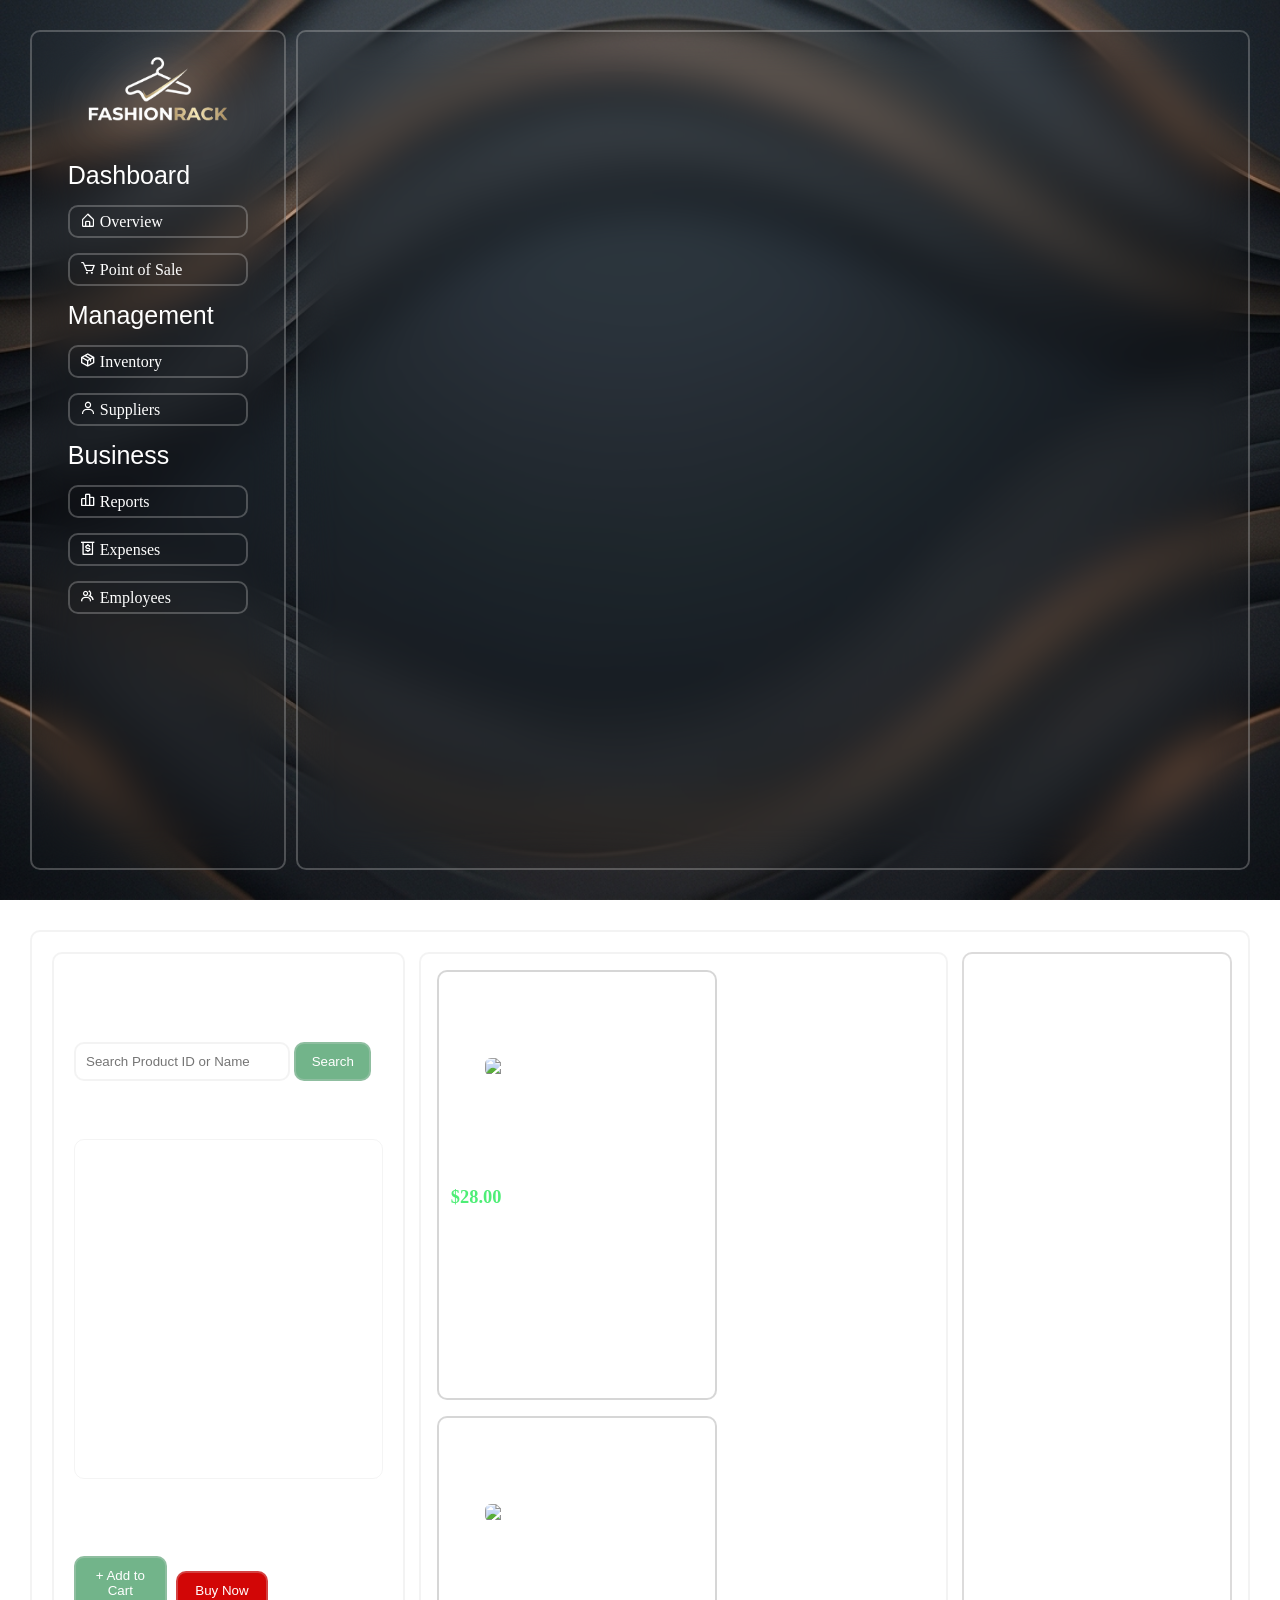
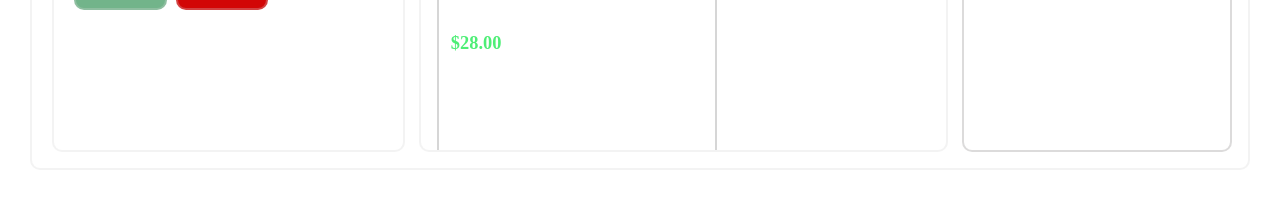
==== index.html @ 0cc96727 "feat : update supplier link in navigation and enhance supplier page structure" ====
<!DOCTYPE html>
<html lang="en">

<head>
    <meta charset="UTF-8">
    <meta name="viewport" content="width=device-width, initial-scale=1.0">
    <link rel="icon" type="image/png" href="assets/logof.png">
    <title>FashionRack | Dashboard</title>
    <link rel="stylesheet" href="css/style.css">
    <link rel="stylesheet" href="css/inventory.css">
    <link href='https://unpkg.com/boxicons@2.1.4/css/boxicons.min.css' rel='stylesheet'>
</head>

<body>
    <section id="main-section">
        <div class="main">
            <div class="left-container">
                <div class="img-container">
                    <img src="assets/logof.png" alt="" class="logo">
                </div>

                <div class="list-container">
                    <ul>
                        <li><span class="heading">Dashboard</span></li>
                        <li><a href="index.html"><i class='bx bx-home-alt'></i> Overview</a></li>
                        <li></i><a href="#inventory-section"><i class='bx bx-cart'></i> Point of Sale</a></li>

                        <li><span class="heading">Management</span></li>
                        <li><a href="inventory.html"><i class='bx bx-package'></i> Inventory</a></li>
                        <li><a href="supplier.html"><i class='bx bx-user'></i> Suppliers</a></li>

                        <li><span class="heading">Business</span></li>
                        <li><a href=""><i class='bx bx-bar-chart-alt-2'></i> Reports</a></li>
                        <li><a href=""><i class='bx bx-money-withdraw'></i> Expenses</a></li>
                        <li><a href=""><i class='bx bx-group'></i> Employees</a></li>

                    </ul>
                </div>
            </div>

            <div class="right-container">

            </div>

        </div>
    </section>

    <section id="inventory-section">
        <div class="pos-system">
            <div class="searching-container">
                <div class="search-input-container">
                    <div>
                        <label for="">Product ID or Name : </label>
                        <br>
                        <input type="text" class="search-input" placeholder="Search Product ID or Name">
                        <input type="submit" value="Search" class="search-btn">
                    </div>
                </div>

                <div class="temp-product-container">

                </div>

                <div class="btn-container">
                    <button class="btn-add-cart">+ Add to Cart</button>
                    <button class="btn-buy-now">Buy Now</button>

                </div>

            </div>

            <div class="addcart-container">

                <div class="product-container">
                    <div class="product-img-container">
                        <img src="https://media.cos.com/assets/001/17/55/17559d0d864a1a24ce309233b7577774d604ae5c_xxl-1.jpg?imwidth=2160"
                            alt="Premium Adult Dog Food" class="product-img">
                    </div>
                    <div class="product-detail-container">
                        <h3 class="product-title">Oversized Heavyweight Cotton Tee</h3>
                        <p class="product-price">$28.00</p>
                        <p class="product-desc">Relaxed-fit crewneck t-shirt crafted from 240gsm combed organic cotton
                            with
                            dropped shoulders and a ribbed collar for everyday wear.</p>
                        <span class="product-qty">product Size : Medium</span>
                        <span class="product-qty">Qty: 45 in stock</span>
                        <span class="product-qty">product type : T-Shirt</span>
                    </div>
                </div>

                <div class="product-container">
                    <div class="product-img-container">
                        <img src="https://media.cos.com/assets/001/17/55/17559d0d864a1a24ce309233b7577774d604ae5c_xxl-1.jpg?imwidth=2160"
                            alt="Premium Adult Dog Food" class="product-img">
                    </div>
                    <div class="product-detail-container">
                        <h3 class="product-title">Oversized Heavyweight Cotton Tee</h3>
                        <p class="product-price">$28.00</p>
                        <p class="product-desc">Relaxed-fit crewneck t-shirt crafted from 240gsm combed organic cotton
                            with
                            dropped shoulde</p>
                        <span class="product-qty">product Size : Medium</span>
                        <span class="product-qty">Qty: 45 in stock</span>
                        <span class="product-qty">product type : T-Shirt</span>
                    </div>
                </div>

                <div class="product-container">
                    <div class="product-img-container">
                        <img src="https://media.cos.com/assets/001/17/55/17559d0d864a1a24ce309233b7577774d604ae5c_xxl-1.jpg?imwidth=2160"
                            alt="Premium Adult Dog Food" class="product-img">
                    </div>
                    <div class="product-detail-container">
                        <h3 class="product-title">Oversized Heavyweight Cotton Tee</h3>
                        <p class="product-price">$28.00</p>
                        <p class="product-desc">Relaxed-fit crewneck t-shirt crafted from 240gsm combed organic cotton
                            with
                            dropped shoulde</p>
                        <span class="product-qty">product Size : Medium</span>
                        <span class="product-qty">Qty: 45 in stock</span>
                        <span class="product-qty">product type : T-Shirt</span>
                    </div>
                </div>

                <div class="product-container">
                    <div class="product-img-container">
                        <img src="https://media.cos.com/assets/001/17/55/17559d0d864a1a24ce309233b7577774d604ae5c_xxl-1.jpg?imwidth=2160"
                            alt="Premium Adult Dog Food" class="product-img">
                    </div>
                    <div class="product-detail-container">
                        <h3 class="product-title">Oversized Heavyweight Cotton Tee</h3>
                        <p class="product-price">$28.00</p>
                        <p class="product-desc">Relaxed-fit crewneck t-shirt crafted from 240gsm combed organic cotton
                            with
                            dropped shoulde</p>
                        <span class="product-qty">product Size : Medium</span>
                        <span class="product-qty">Qty: 45 in stock</span>
                        <span class="product-qty">product type : T-Shirt</span>
                    </div>
                </div>


            </div>

            <div class="bill-container">

            </div>

        </div>
    </section>

</body>

</html>
---- css/style.css ----
* {
    box-sizing: border-box;
}

body{
    margin: 0;
    background-image: url('background.jpg');
    background-size: cover;
    background-position: center;
    background-repeat: no-repeat;
    background-attachment: fixed;
    min-height: 100vh;
}

.main {
    display: flex;
    flex-direction: row;
    gap: 10px;
    width: 100%;
    height: calc(100vh - 60px);
}

.left-container {
    border: 2px solid rgba(215, 214, 214, 0.292);
    flex: 1;
    height: 100%;
    border-radius: 10px;
    padding: 10px;
    backdrop-filter: blur(20px);
    display: flex;
    flex-direction: column;
    align-items: center; /* optional: vertically centers items */
    gap: 12px;           /* optional: space between items */
    flex-wrap: wrap;
}

.right-container {
    border: 2px solid rgba(215, 214, 214, 0.292);
    flex: 4;
    height: 100%;
    border-radius: 10px;
    padding: 10px;
    display: flex;
    flex-direction: column;
    gap: 5px;
    backdrop-filter: blur(20px);
    min-width: 0;
}

.logo {
    margin: 0;
    height: 100px;
    margin-bottom: 3px;
    filter: drop-shadow(0 0 30px #ffffffa9);
}



.list-container ul {
    list-style: none;
    padding: 0;
    margin: 0;
    text-align: left;
    color: white;
}

.list-container li {
    margin-bottom: 15px;
}

.heading{
    font-size: 25px;
    font-family: 'Franklin Gothic Medium', 'Arial Narrow', Arial, sans-serif;
}

a{
    display: block;
    width: 180px; /* adjust to fit your longest menu label */
    color: white;
    text-decoration: none;
    padding: 5px 10px 5px 10px;
    border: 2px solid rgba(215, 214, 214, 0.292);
    border-radius: 10px;
    transition: 0.7s;

}

a:hover{
    background-color: #72B48A;
    transition: 0.5s;
    transform: translateX(4px);
}

section {
    width: 100%;
    padding: 30px; /* moves outer spacing to the section wrapper */
}

.pos-system {
    display: grid;
    grid-template-rows: 1fr;
    grid-template-columns: 30% 45% 23%; /* searching: 30%, addcart: 48%, bill: 20% */
    column-gap: 14px;
    width: 100%;
    height: calc(100vh - 60px); /* fixed height so percentage rows work reliably */
    padding: 20px;
    border: 2px solid rgba(215, 214, 214, 0.292);
    border-radius: 10px;
    backdrop-filter: blur(20px);
    color: white;
}

.searching-container,
.addcart-container,
.bill-container {
    width: 100%;
    height: 100%; /* fills its assigned grid row height */
    border: 2px solid rgba(155, 153, 153, 0.35);
    border-radius: 10px;
    background: rgba(255, 255, 255, 0.08);
    padding: 12px;
    min-width: 0;
    min-height: 0;
}

.searching-container {
    display: flex;
    align-items: center;
    gap: 10px;
}

/* Horizontal scroll track for displaying products */
.addcart-container {
    display: flex;
    flex-direction: row;
    align-items: stretch; /* keeps every product card inside at the exact same height */
    gap: 14px;
    overflow-x: auto;
    overflow-y: hidden;
    scroll-behavior: smooth;
}

/* Optional: uniform card styling inside .addcart-container */
.pos-product-card {
    flex: 0 0 220px;
    height: 100%;
    display: flex;
    flex-direction: column;
    justify-content: space-between;
    padding: 10px;
    border: 1px solid rgba(215, 214, 214, 0.28);
    border-radius: 8px;
    background: rgba(0, 0, 0, 0.25);
}

.bill-container {
    display: flex;
    align-items: center;
    justify-content: space-between;
    gap: 12px;
    overflow-y: auto;
}

.addcart-container {
    display: grid;
    grid-template-columns: repeat(auto-fill, minmax(240px, 280px)); /* arranges products horizontally across rows */
    justify-content: start;
    align-content: start;   /* prevents rows from stretching vertically */
    align-items: stretch;   /* keeps cards in the same row at equal height */
    gap: 16px;
    width: 100%;
    height: 100%;           /* or set a fixed/max height like max-height: 460px; */
    padding: 16px;
    border: 2px solid rgba(215, 214, 214, 0.292);
    border-radius: 10px;
    background: rgba(255, 255, 255, 0.08);
    backdrop-filter: blur(20px);
    overflow-y: auto;       /* vertical scroll when rows exceed container height */
    overflow-x: hidden;     /* avoids horizontal scrollbar */
    color: white;
}

.addcart-container .product-container {
    display: flex;
    flex-direction: column;
    justify-content: space-between;
    padding: 12px;
    border: 2px solid rgba(155, 153, 153, 0.405);
    border-radius: 10px;
    height: 430px;          /* uniform card height across every product */
    width: 100%;
    gap: 12px;
    background: rgba(255, 255, 255, 0.116);
    backdrop-filter: blur(20px);
    overflow: hidden;
    overflow-wrap: break-word;
}

.addcart-container .product-img-container {
    flex: 0 0 165px;        /* fixed upper image box height */
    width: 100%;
    display: flex;
    justify-content: center;
    align-items: center;
    border-radius: 8px;
    padding: 10px;
    overflow: hidden;
    background: rgba(255, 255, 255, 0.116);
}

.addcart-container .product-img {
    max-width: 100%;
    max-height: 100%;
    width: auto;
    height: auto;
    object-fit: contain;
    border-radius: 6px;
}

.addcart-container .product-detail-container {
    flex: 1;
    min-height: 0;
    width: 100%;
    display: flex;
    flex-direction: column;
    gap: 6px;
    text-align: left;
}

.addcart-container .product-title {
    margin: 0;
    font-size: 1.05rem;
    font-weight: 600;
    color: #ffffff;
}

.addcart-container .product-price {
    margin: 0;
    font-size: 1.15rem;
    font-weight: 700;
    color: #4eee76;
}

.addcart-container .product-desc {
    margin: 0;
    font-size: 0.88rem;
    line-height: 1.4;
    color: rgba(255, 255, 255, 0.82);
    overflow-y: auto;       /* scrolls inside description if text is long */
    overflow-wrap: anywhere;
    padding-right: 4px;
}

.addcart-container .product-qty {
    font-size: 0.82rem;
    font-weight: 500;
    color: rgba(255, 255, 255, 0.7);
}

.searching-container{
    display: grid;
    grid-template-columns: 1fr;
    grid-template-rows: 20% 45% 23%; /* searching: 30%, addcart: 48%, bill: 20% */
    row-gap: 14px;
    width: 100%;
    height: calc(100vh - 100px); /* fixed height so percentage rows work reliably */
    padding: 20px;
    border: 2px solid rgba(215, 214, 214, 0.292);
    border-radius: 10px;
    backdrop-filter: blur(20px);
    color: white;
}

.search-input{
    margin-top: 5px;
    border: 2px solid rgba(215, 214, 214, 0.292);
    border-radius: 10px;
    background: rgba(255, 255, 255, 0.08);
    backdrop-filter: blur(20px);
    color: white;
    padding: 10px;
    width: 70%;
    outline: none;
    transition: border-color 0.25s ease, background-color 0.25s ease;
}

.search-btn{
    margin-top: 5px;
    border: 2px solid rgba(215, 214, 214, 0.292);
    border-radius: 10px;
    background: #72B48A;
    color: white;
    padding: 10px;
    cursor: pointer;
    width: 25%;
}

.search-input-containerinput[type="text"]::placeholder {
    color: rgba(255, 255, 255, 0.42);
}

.search-btn:hover {
    background-color: #083619;
    transition: 0.5s;
    transform: translateX(2px);
}

.temp-product-container{
    border: 1px solid rgba(215, 214, 214, 0.28);
    height: 100%;
    border-radius: 10px;
}

.btn-add-cart{
    margin-top: 5px;
    border: 2px solid rgba(215, 214, 214, 0.292);
    border-radius: 10px;
    background: #72B48A;
    color: white;
    padding: 10px;
    cursor: pointer;
    width: 30%;
    margin-right: 5px;
    transition: 0.5s;
}

.btn-buy-now{
    margin-top: 5px;
    border: 2px solid rgba(215, 214, 214, 0.292);
    border-radius: 10px;
    background: #d20606;
    color: white;
    padding: 10px;
    cursor: pointer;
    width: 30%;
    transition: 0.5s;
}

.btn-buy-now:hover {
    transform: translateX(2px);
    background-color: rgb(107, 4, 4);
}

.btn-add-cart:hover {
    transform: translateX(2px);
    background: #083619;
}
---- css/inventory.css ----
* {
    box-sizing: border-box;
}

body {
    margin: 0;
    background-image: url('background.jpg');
    background-size: cover;
    background-position: center;
    background-repeat: no-repeat;
    background-attachment: fixed; /* keeps background steady when scrolling to section 2 */
    min-height: 100vh;
}

.main {
    display: flex;
    flex-direction: row;
    gap: 10px;
    width: 100%;
    height: calc(100vh - 60px); /* accounts for 30px top & bottom section padding */
}

.left-container {
    border: 2px solid rgba(215, 214, 214, 0.292);
    flex: 1;
    height: 100%;
    border-radius: 10px;
    padding: 10px;
    backdrop-filter: blur(20px);
    display: flex;
    flex-direction: column;
    align-items: center; /* optional: vertically centers items */
    gap: 12px;           /* optional: space between items */
    flex-wrap: wrap;
}

.right-container {
    border: 2px solid rgba(215, 214, 214, 0.292);
    flex: 4;
    height: 100%;
    border-radius: 10px;
    padding: 10px;
    display: flex;
    flex-direction: column;
    gap: 5px;
    backdrop-filter: blur(20px);
    min-width: 0;
}

.logo {
    margin: 0;
    height: 100px;
    margin-bottom: 3px;
    filter: drop-shadow(0 0 30px #ffffffa9);
}



.list-container ul {
    list-style: none;
    padding: 0;
    margin: 0;
    text-align: left;
    color: white;
}

.list-container li {
    margin-bottom: 15px;
}

.heading{
    font-size: 25px;
    font-family: 'Franklin Gothic Medium', 'Arial Narrow', Arial, sans-serif;
}

a{
    display: block;
    width: 180px; /* adjust to fit your longest menu label */
    color: white;
    text-decoration: none;
    padding: 5px 10px 5px 10px;
    border: 2px solid rgba(215, 214, 214, 0.292);
    border-radius: 10px;
    transition: 0.7s;

}

a:hover{
    background-color: #72B48A;
    transition: 0.5s;
    transform: translateX(4px);
}

section {
    width: 100%;
    padding: 30px; /* moves outer spacing to the section wrapper */
}

.add-inventory-container {
    display: grid;
    grid-template-columns: repeat(auto-fill, minmax(240px, 280px)); /* keeps default card width even with 1 item */
    justify-content: start;
    align-content: start;   /* prevents rows from stretching vertically to fill the 100vh section */
    align-items: stretch;   /* makes all cards in a row match the tallest card's height */
    gap: 24px;
    width: 100%;
    min-height: calc(100vh - 60px);
    padding: 20px;
    border: 2px solid rgba(215, 214, 214, 0.292);
    border-radius: 10px;
    backdrop-filter: blur(20px);
    color: white;
}

.product-container {
    display: flex;
    flex-direction: column;
    justify-content: space-between;
    padding: 12px;
    border: 2px solid rgba(155, 153, 153, 0.405);
    border-radius: 10px;
    height: 430px;          /* uniform height across every product card */
    width: 100%;
    gap: 12px;
    background: rgba(255, 255, 255, 0.116);
    backdrop-filter: blur(20px);
    overflow: hidden;
    overflow-wrap: break-word;
}

.product-img-container {
    flex: 0 0 165px;        /* fixed image box height so every card has the same upper half */
    width: 100%;
    display: flex;
    justify-content: center;
    align-items: center;
    border-radius: 8px;
    padding: 10px;
    overflow: hidden;
    background: rgba(255, 255, 255, 0.116);
}

.product-img {
    max-width: 100%;
    max-height: 100%;
    width: auto;
    height: auto;
    object-fit: contain;
    border-radius: 6px;
}

.product-detail-container {
    flex: 1;                /* fills remaining height evenly */
    min-height: 0;          /* required so flex child can scroll/shrink properly */
    width: 100%;
    display: flex;
    flex-direction: column;
    gap: 6px;
    text-align: left;
}

.product-title {
    margin: 0;
    font-size: 1.05rem;
    font-weight: 600;
    color: #ffffff;
}

.product-price {
    margin: 0;
    font-size: 1.15rem;
    font-weight: 700;
    color: #4eee76;
}

.product-desc {
    margin: 0;
    font-size: 0.88rem;
    line-height: 1.4;
    color: rgba(255, 255, 255, 0.82);
    overflow-y: auto;       /* scrolls neatly if a description is extra long */
    overflow-wrap: anywhere;
    padding-right: 4px;
}

.product-qty {
    font-size: 0.82rem;
    font-weight: 500;
    color: rgba(255, 255, 255, 0.7);
}

.right-container {
    border: 2px solid rgba(215, 214, 214, 0.292);
    flex: 4;
    height: 100%;
    border-radius: 10px;
    padding: 12px;
    display: flex;
    flex-direction: column;
    backdrop-filter: blur(20px);
    min-width: 0;
    overflow-y: auto;
    color: white;
}

/* Outer Grid: 3 equal columns for Add, Update, and Delete */
.crud-grid {
    display: grid;
    grid-template-columns: repeat(3, minmax(230px, 1fr));
    gap: 14px;
    width: 100%;
    height: 100%;
    align-items: stretch;
}

.crud-card {
    display: flex;
    flex-direction: column;
    gap: 10px;
    padding: 14px;
    border: 2px solid rgba(155, 153, 153, 0.35);
    border-radius: 10px;
    background: rgba(255, 255, 255, 0.08);
    backdrop-filter: blur(20px);
    min-width: 0;
}

.crud-title {
    margin: 0;
    font-size: 1.05rem;
    font-weight: 600;
    color: #ffffff;
    border-bottom: 1px solid rgba(215, 214, 214, 0.2);
    padding-bottom: 6px;
}

.add-img-container {
    flex: 0 0 95px;
    width: 100%;
    display: flex;
    justify-content: center;
    align-items: center;
    border: 2px dashed rgba(215, 214, 214, 0.35);
    border-radius: 8px;
    background: rgba(255, 255, 255, 0.05);
    padding: 8px;
}

.img-placeholder-text {
    margin: 0;
    font-size: 0.82rem;
    color: rgba(255, 255, 255, 0.7);
    text-align: center;
}

.product-form {
    display: flex;
    flex-direction: column;
    justify-content: space-between;
    flex: 1;
    gap: 10px;
}

/* Inner Grid: 2 columns for compact input fields */
.form-grid {
    display: grid;
    grid-template-columns: repeat(2, minmax(0, 1fr));
    gap: 8px;
    width: 100%;
}

.form-group {
    display: flex;
    flex-direction: column;
    gap: 3px;
    min-width: 0;
}

.form-group.full-span {
    grid-column: 1 / -1;
}

.form-group label {
    font-size: 0.78rem;
    font-weight: 500;
    color: rgba(255, 255, 255, 0.88);
    white-space: nowrap;
    overflow: hidden;
    text-overflow: ellipsis;
}

.form-group input[type="text"] {
    width: 100%;
    padding: 6px 8px;
    border-radius: 7px;
    border: 1px solid rgba(215, 214, 214, 0.35);
    background: rgba(0, 0, 0, 0.25);
    color: white;
    font-size: 0.82rem;
    outline: none;
    transition: border-color 0.25s ease, background-color 0.25s ease;
}

.form-group input[type="text"]::placeholder {
    color: rgba(255, 255, 255, 0.42);
}

.form-group input[type="text"]:focus {
    border-color: #72B48A;
    background: rgba(0, 0, 0, 0.42);
}

.submit-btn {
    margin-top: auto;
    width: 100%;
    padding: 8px 12px;
    border: none;
    border-radius: 8px;
    font-size: 0.88rem;
    font-weight: 600;
    cursor: pointer;
    transition: transform 0.25s ease, opacity 0.25s ease;
}

.submit-btn:hover {
    opacity: 0.92;
    transform: translateY(-1px);
}

.btn-add {
    background-color: #72B48A;
    color: #0f1712;
}

.btn-update {
    background-color: #d6a85a;
    color: #000000;
}

.btn-delete {
    background-color: #d96b6b;
    color: #000000;
}

/* Responsive stacking for smaller screens */
@media (max-width: 1100px) {
    .crud-grid {
        grid-template-columns: 1fr;
        height: auto;
    }
}


.add-img-container label {
    display: block;
    font-size: 0.85rem;
    font-weight: 500;
    color: rgba(255, 255, 255, 0.9);
    margin-bottom: 6px;
}

.add-img-container input[type="file"] {
    width: 100%;
    padding: 5px 8px;
    border-radius: 8px;
    border: 1px solid rgba(215, 214, 214, 0.35);
    background: rgba(0, 0, 0, 0.28);
    color: rgba(255, 255, 255, 0.85);
    font-size: 0.78rem;
    cursor: pointer;
    transition: border-color 0.3s ease, background-color 0.3s ease;
}

.add-img-container input[type="file"]:hover,
.add-img-container input[type="file"]:focus {
    border-color: #72B48A;
    background: rgba(0, 0, 0, 0.42);
    outline: none;
}

.add-img-container input[type="file"]::file-selector-button {
    margin-right: 10px;
    padding: 5px 10px;
    border: none;
    border-radius: 6px;
    background-color: #72B48A;
    color: #0f1712;
    font-size: 0.76rem;
    font-weight: 600;
    cursor: pointer;
    transition: background-color 0.25s ease, transform 0.25s ease;

}

.add-img-container input[type="file"]::file-selector-button:hover {
    background-color: #84c79c;
    transform: translateX(2px);
}
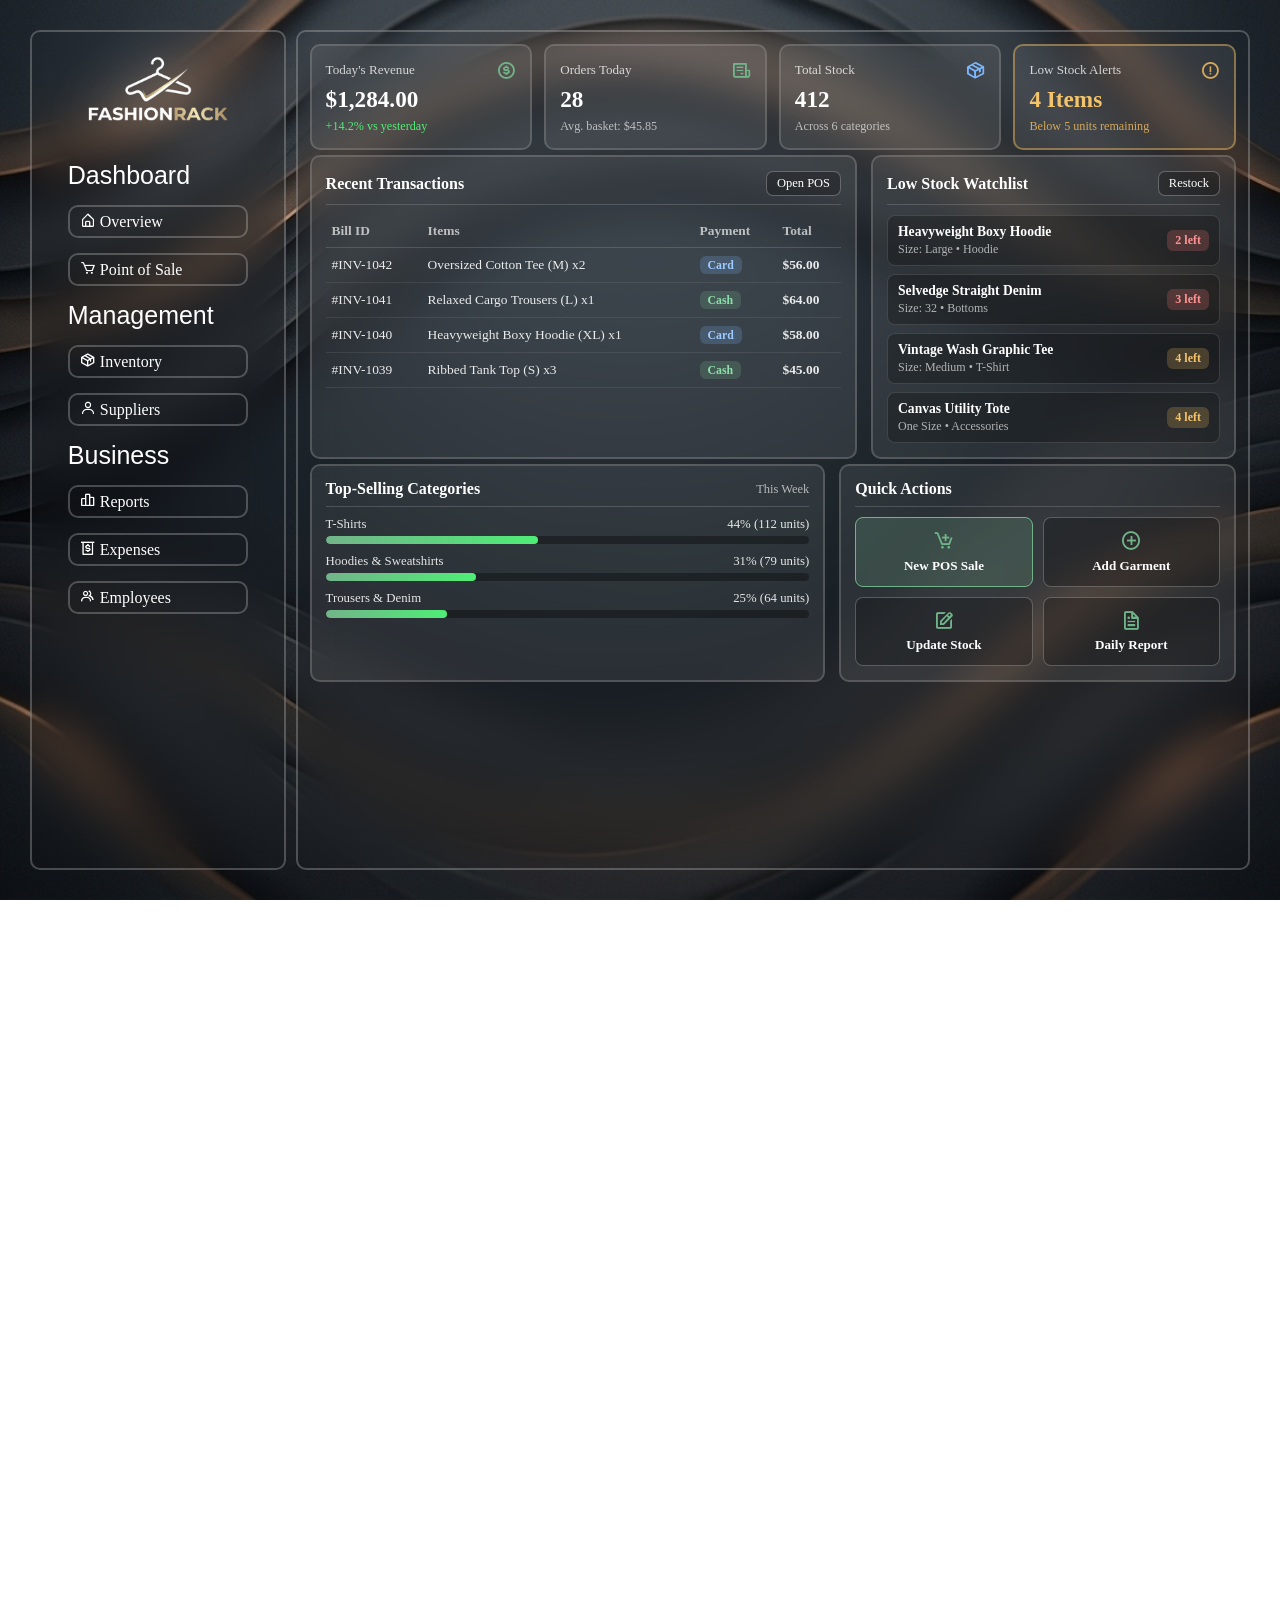
==== commit b0c75edf: "feat : enhance supplier and dashboard layout with KPI cards and improved navigation" ====
--- a/index.html
+++ b/index.html
@@ -38,7 +38,205 @@
                 </div>
             </div>
 
-            <div class="right-container">
+            <div class="right-container overview-layout">
+
+                <div class="kpi-grid">
+                    <div class="kpi-card">
+                        <div class="kpi-header">
+                            <span class="kpi-label">Today's Revenue</span>
+                            <i class='bx bx-dollar-circle kpi-icon green'></i>
+                        </div>
+                        <h2 class="kpi-value" id="kpi-revenue">$1,284.00</h2>
+                        <span class="kpi-trend positive">+14.2% vs yesterday</span>
+                    </div>
+
+                    <div class="kpi-card">
+                        <div class="kpi-header">
+                            <span class="kpi-label">Orders Today</span>
+                            <i class='bx bx-receipt kpi-icon green'></i>
+                        </div>
+                        <h2 class="kpi-value" id="kpi-orders">28</h2>
+                        <span class="kpi-trend neutral">Avg. basket: $45.85</span>
+                    </div>
+
+                    <div class="kpi-card">
+                        <div class="kpi-header">
+                            <span class="kpi-label">Total Stock</span>
+                            <i class='bx bx-package kpi-icon blue'></i>
+                        </div>
+                        <h2 class="kpi-value" id="kpi-stock">412</h2>
+                        <span class="kpi-trend neutral">Across 6 categories</span>
+                    </div>
+
+                    <div class="kpi-card alert-border">
+                        <div class="kpi-header">
+                            <span class="kpi-label">Low Stock Alerts</span>
+                            <i class='bx bx-error-circle kpi-icon amber'></i>
+                        </div>
+                        <h2 class="kpi-value warning-text" id="kpi-low-stock">4 Items</h2>
+                        <span class="kpi-trend warning">Below 5 units remaining</span>
+                    </div>
+                </div>
+
+                <!-- Middle Row: Recent Sales Table (Left) + Low Stock Watchlist (Right) -->
+                <div class="overview-mid-grid">
+                    <div class="glass-panel">
+                        <div class="panel-header">
+                            <h3 class="panel-title">Recent Transactions</h3>
+                            <a href="index.html#inventory-section" class="panel-link">Open POS</a>
+                        </div>
+
+                        <div class="table-wrapper">
+                            <table class="overview-table">
+                                <thead>
+                                    <tr>
+                                        <th>Bill ID</th>
+                                        <th>Items</th>
+                                        <th>Payment</th>
+                                        <th>Total</th>
+                                    </tr>
+                                </thead>
+                                <tbody id="recent-sales-body">
+                                    <tr>
+                                        <td>#INV-1042</td>
+                                        <td>Oversized Cotton Tee (M) x2</td>
+                                        <td><span class="badge badge-card">Card</span></td>
+                                        <td class="amount-cell">$56.00</td>
+                                    </tr>
+                                    <tr>
+                                        <td>#INV-1041</td>
+                                        <td>Relaxed Cargo Trousers (L) x1</td>
+                                        <td><span class="badge badge-cash">Cash</span></td>
+                                        <td class="amount-cell">$64.00</td>
+                                    </tr>
+                                    <tr>
+                                        <td>#INV-1040</td>
+                                        <td>Heavyweight Boxy Hoodie (XL) x1</td>
+                                        <td><span class="badge badge-card">Card</span></td>
+                                        <td class="amount-cell">$58.00</td>
+                                    </tr>
+                                    <tr>
+                                        <td>#INV-1039</td>
+                                        <td>Ribbed Tank Top (S) x3</td>
+                                        <td><span class="badge badge-cash">Cash</span></td>
+                                        <td class="amount-cell">$45.00</td>
+                                    </tr>
+                                </tbody>
+                            </table>
+                        </div>
+                    </div>
+
+                    <div class="glass-panel">
+                        <div class="panel-header">
+                            <h3 class="panel-title">Low Stock Watchlist</h3>
+                            <a href="inventory.html" class="panel-link">Restock</a>
+                        </div>
+
+                        <div class="watchlist-container" id="low-stock-list">
+                            <div class="watch-item">
+                                <div class="watch-info">
+                                    <span class="watch-name">Heavyweight Boxy Hoodie</span>
+                                    <span class="watch-meta">Size: Large • Hoodie</span>
+                                </div>
+                                <span class="stock-pill critical">2 left</span>
+                            </div>
+
+                            <div class="watch-item">
+                                <div class="watch-info">
+                                    <span class="watch-name">Selvedge Straight Denim</span>
+                                    <span class="watch-meta">Size: 32 • Bottoms</span>
+                                </div>
+                                <span class="stock-pill critical">3 left</span>
+                            </div>
+
+                            <div class="watch-item">
+                                <div class="watch-info">
+                                    <span class="watch-name">Vintage Wash Graphic Tee</span>
+                                    <span class="watch-meta">Size: Medium • T-Shirt</span>
+                                </div>
+                                <span class="stock-pill low">4 left</span>
+                            </div>
+
+                            <div class="watch-item">
+                                <div class="watch-info">
+                                    <span class="watch-name">Canvas Utility Tote</span>
+                                    <span class="watch-meta">One Size • Accessories</span>
+                                </div>
+                                <span class="stock-pill low">4 left</span>
+                            </div>
+                        </div>
+                    </div>
+                </div>
+
+                <!-- Bottom Row: Top Categories + Quick Actions -->
+                <div class="overview-bottom-grid">
+                    <div class="glass-panel">
+                        <div class="panel-header">
+                            <h3 class="panel-title">Top-Selling Categories</h3>
+                            <span class="panel-sub">This Week</span>
+                        </div>
+
+                        <div class="category-bars">
+                            <div class="cat-row">
+                                <div class="cat-labels">
+                                    <span>T-Shirts</span>
+                                    <span>44% (112 units)</span>
+                                </div>
+                                <div class="progress-track">
+                                    <div class="progress-fill" style="width: 44%;"></div>
+                                </div>
+                            </div>
+
+                            <div class="cat-row">
+                                <div class="cat-labels">
+                                    <span>Hoodies &amp; Sweatshirts</span>
+                                    <span>31% (79 units)</span>
+                                </div>
+                                <div class="progress-track">
+                                    <div class="progress-fill" style="width: 31%;"></div>
+                                </div>
+                            </div>
+
+                            <div class="cat-row">
+                                <div class="cat-labels">
+                                    <span>Trousers &amp; Denim</span>
+                                    <span>25% (64 units)</span>
+                                </div>
+                                <div class="progress-track">
+                                    <div class="progress-fill" style="width: 25%;"></div>
+                                </div>
+                            </div>
+                        </div>
+                    </div>
+
+                    <div class="glass-panel quick-actions-panel">
+                        <div class="panel-header">
+                            <h3 class="panel-title">Quick Actions</h3>
+                        </div>
+
+                        <div class="quick-actions-grid">
+                            <a href="index.html#inventory-section" class="action-tile primary-tile">
+                                <i class='bx bx-cart-add'></i>
+                                <span>New POS Sale</span>
+                            </a>
+
+                            <a href="inventory.html" class="action-tile">
+                                <i class='bx bx-plus-circle'></i>
+                                <span>Add Garment</span>
+                            </a>
+
+                            <a href="inventory.html" class="action-tile">
+                                <i class='bx bx-edit'></i>
+                                <span>Update Stock</span>
+                            </a>
+
+                            <a href="#" class="action-tile">
+                                <i class='bx bx-file'></i>
+                                <span>Daily Report</span>
+                            </a>
+                        </div>
+                    </div>
+                </div>
 
             </div>
 
--- a/css/style.css
+++ b/css/style.css
@@ -345,3 +345,332 @@
     transform: translateX(2px);
     background: #083619;
 }
+
+
+.overview-layout {
+    display: grid;
+    grid-template-rows: auto 1fr auto;
+    gap: 14px;
+    padding: 14px;
+    overflow-y: auto;
+    color: white;
+}
+
+/* Top Row: 4 KPI Cards */
+.kpi-grid {
+    display: grid;
+    grid-template-columns: repeat(4, minmax(160px, 1fr));
+    gap: 12px;
+}
+
+.kpi-card {
+    display: flex;
+    flex-direction: column;
+    justify-content: space-between;
+    gap: 6px;
+    padding: 14px;
+    border-radius: 10px;
+    border: 2px solid rgba(155, 153, 153, 0.35);
+    background: rgba(255, 255, 255, 0.08);
+    backdrop-filter: blur(20px);
+}
+
+.kpi-card.alert-border {
+    border-color: rgba(214, 168, 90, 0.55);
+}
+
+.kpi-header {
+    display: flex;
+    justify-content: space-between;
+    align-items: center;
+}
+
+.kpi-label {
+    font-size: 0.82rem;
+    color: rgba(255, 255, 255, 0.78);
+    font-weight: 500;
+}
+
+.kpi-icon {
+    font-size: 1.25rem;
+}
+
+.kpi-icon.green { color: #72B48A; }
+.kpi-icon.blue  { color: #7cb8ff; }
+.kpi-icon.amber { color: #d6a85a; }
+
+.kpi-value {
+    margin: 0;
+    font-size: 1.45rem;
+    font-weight: 700;
+    color: #ffffff;
+}
+
+.kpi-value.warning-text {
+    color: #f3c46b;
+}
+
+.kpi-trend {
+    font-size: 0.76rem;
+}
+
+.kpi-trend.positive { color: #4eee76; }
+.kpi-trend.neutral  { color: rgba(255, 255, 255, 0.65); }
+.kpi-trend.warning  { color: #d6a85a; }
+
+/* Middle Row: Transactions (1.5fr) + Low Stock (1fr) */
+.overview-mid-grid {
+    display: grid;
+    grid-template-columns: 1.5fr 1fr;
+    gap: 14px;
+    min-height: 0;
+}
+
+/* Bottom Row: Categories (1.3fr) + Quick Actions (1fr) */
+.overview-bottom-grid {
+    display: grid;
+    grid-template-columns: 1.3fr 1fr;
+    gap: 14px;
+}
+
+.glass-panel {
+    display: flex;
+    flex-direction: column;
+    gap: 10px;
+    padding: 14px;
+    border-radius: 10px;
+    border: 2px solid rgba(155, 153, 153, 0.35);
+    background: rgba(255, 255, 255, 0.08);
+    backdrop-filter: blur(20px);
+    min-height: 0;
+    min-width: 0;
+}
+
+.panel-header {
+    display: flex;
+    justify-content: space-between;
+    align-items: center;
+    border-bottom: 1px solid rgba(215, 214, 214, 0.2);
+    padding-bottom: 8px;
+}
+
+.panel-title {
+    margin: 0;
+    font-size: 1rem;
+    font-weight: 600;
+    color: #ffffff;
+}
+
+.panel-sub {
+    font-size: 0.78rem;
+    color: rgba(255, 255, 255, 0.65);
+}
+
+/* Override global 'a' width inside panels */
+a.panel-link {
+    display: inline-block;
+    width: auto;
+    padding: 4px 10px;
+    font-size: 0.78rem;
+    border-radius: 7px;
+    border: 1px solid rgba(215, 214, 214, 0.35);
+    background: rgba(0, 0, 0, 0.25);
+}
+
+a.panel-link:hover {
+    background-color: #72B48A;
+    color: #0f1712;
+    transform: none;
+}
+
+/* Recent Transactions Table */
+.table-wrapper {
+    overflow-y: auto;
+    min-height: 0;
+}
+
+.overview-table {
+    width: 100%;
+    border-collapse: collapse;
+    font-size: 0.84rem;
+    text-align: left;
+}
+
+.overview-table th {
+    padding: 8px 6px;
+    color: rgba(255, 255, 255, 0.68);
+    font-weight: 600;
+    border-bottom: 1px solid rgba(215, 214, 214, 0.18);
+}
+
+.overview-table td {
+    padding: 9px 6px;
+    border-bottom: 1px solid rgba(215, 214, 214, 0.1);
+    color: rgba(255, 255, 255, 0.9);
+}
+
+.amount-cell {
+    font-weight: 600;
+    color: #4eee76;
+}
+
+.badge {
+    padding: 2px 8px;
+    border-radius: 6px;
+    font-size: 0.74rem;
+    font-weight: 600;
+}
+
+.badge-card {
+    background: rgba(124, 184, 255, 0.2);
+    color: #9ecbff;
+}
+
+.badge-cash {
+    background: rgba(114, 180, 138, 0.22);
+    color: #8ee0aa;
+}
+
+/* Low Stock Watchlist */
+.watchlist-container {
+    display: flex;
+    flex-direction: column;
+    gap: 8px;
+    overflow-y: auto;
+    min-height: 0;
+}
+
+.watch-item {
+    display: flex;
+    justify-content: space-between;
+    align-items: center;
+    padding: 8px 10px;
+    border-radius: 8px;
+    background: rgba(0, 0, 0, 0.25);
+    border: 1px solid rgba(215, 214, 214, 0.16);
+}
+
+.watch-info {
+    display: flex;
+    flex-direction: column;
+    gap: 2px;
+}
+
+.watch-name {
+    font-size: 0.85rem;
+    font-weight: 600;
+    color: #ffffff;
+}
+
+.watch-meta {
+    font-size: 0.75rem;
+    color: rgba(255, 255, 255, 0.65);
+}
+
+.stock-pill {
+    padding: 3px 8px;
+    border-radius: 6px;
+    font-size: 0.75rem;
+    font-weight: 600;
+    white-space: nowrap;
+}
+
+.stock-pill.critical {
+    background: rgba(217, 107, 107, 0.25);
+    color: #ff9494;
+}
+
+.stock-pill.low {
+    background: rgba(214, 168, 90, 0.25);
+    color: #f3c46b;
+}
+
+/* Top Categories Progress Bars */
+.category-bars {
+    display: flex;
+    flex-direction: column;
+    gap: 10px;
+}
+
+.cat-row {
+    display: flex;
+    flex-direction: column;
+    gap: 4px;
+}
+
+.cat-labels {
+    display: flex;
+    justify-content: space-between;
+    font-size: 0.8rem;
+    color: rgba(255, 255, 255, 0.88);
+}
+
+.progress-track {
+    width: 100%;
+    height: 8px;
+    border-radius: 99px;
+    background: rgba(0, 0, 0, 0.35);
+    overflow: hidden;
+}
+
+.progress-fill {
+    height: 100%;
+    border-radius: 99px;
+    background: linear-gradient(90deg, #72B48A, #4eee76);
+}
+
+/* Quick Actions Grid */
+.quick-actions-grid {
+    display: grid;
+    grid-template-columns: repeat(2, 1fr);
+    gap: 10px;
+    flex: 1;
+}
+
+a.action-tile {
+    width: 100%;
+    display: flex;
+    flex-direction: column;
+    justify-content: center;
+    align-items: center;
+    gap: 6px;
+    padding: 12px 8px;
+    border-radius: 8px;
+    border: 1px solid rgba(215, 214, 214, 0.3);
+    background: rgba(0, 0, 0, 0.25);
+    font-size: 0.82rem;
+    font-weight: 600;
+    text-align: center;
+}
+
+a.action-tile i {
+    font-size: 1.35rem;
+    color: #72B48A;
+}
+
+a.action-tile.primary-tile {
+    background: rgba(114, 180, 138, 0.2);
+    border-color: #72B48A;
+}
+
+a.action-tile:hover {
+    background-color: #72B48A;
+    color: #0f1712;
+    transform: translateY(-2px);
+}
+
+a.action-tile:hover i {
+    color: #0f1712;
+}
+
+/* Responsive Breakpoints */
+@media (max-width: 1100px) {
+    .kpi-grid {
+        grid-template-columns: repeat(2, 1fr);
+    }
+
+    .overview-mid-grid,
+    .overview-bottom-grid {
+        grid-template-columns: 1fr;
+    }
+}
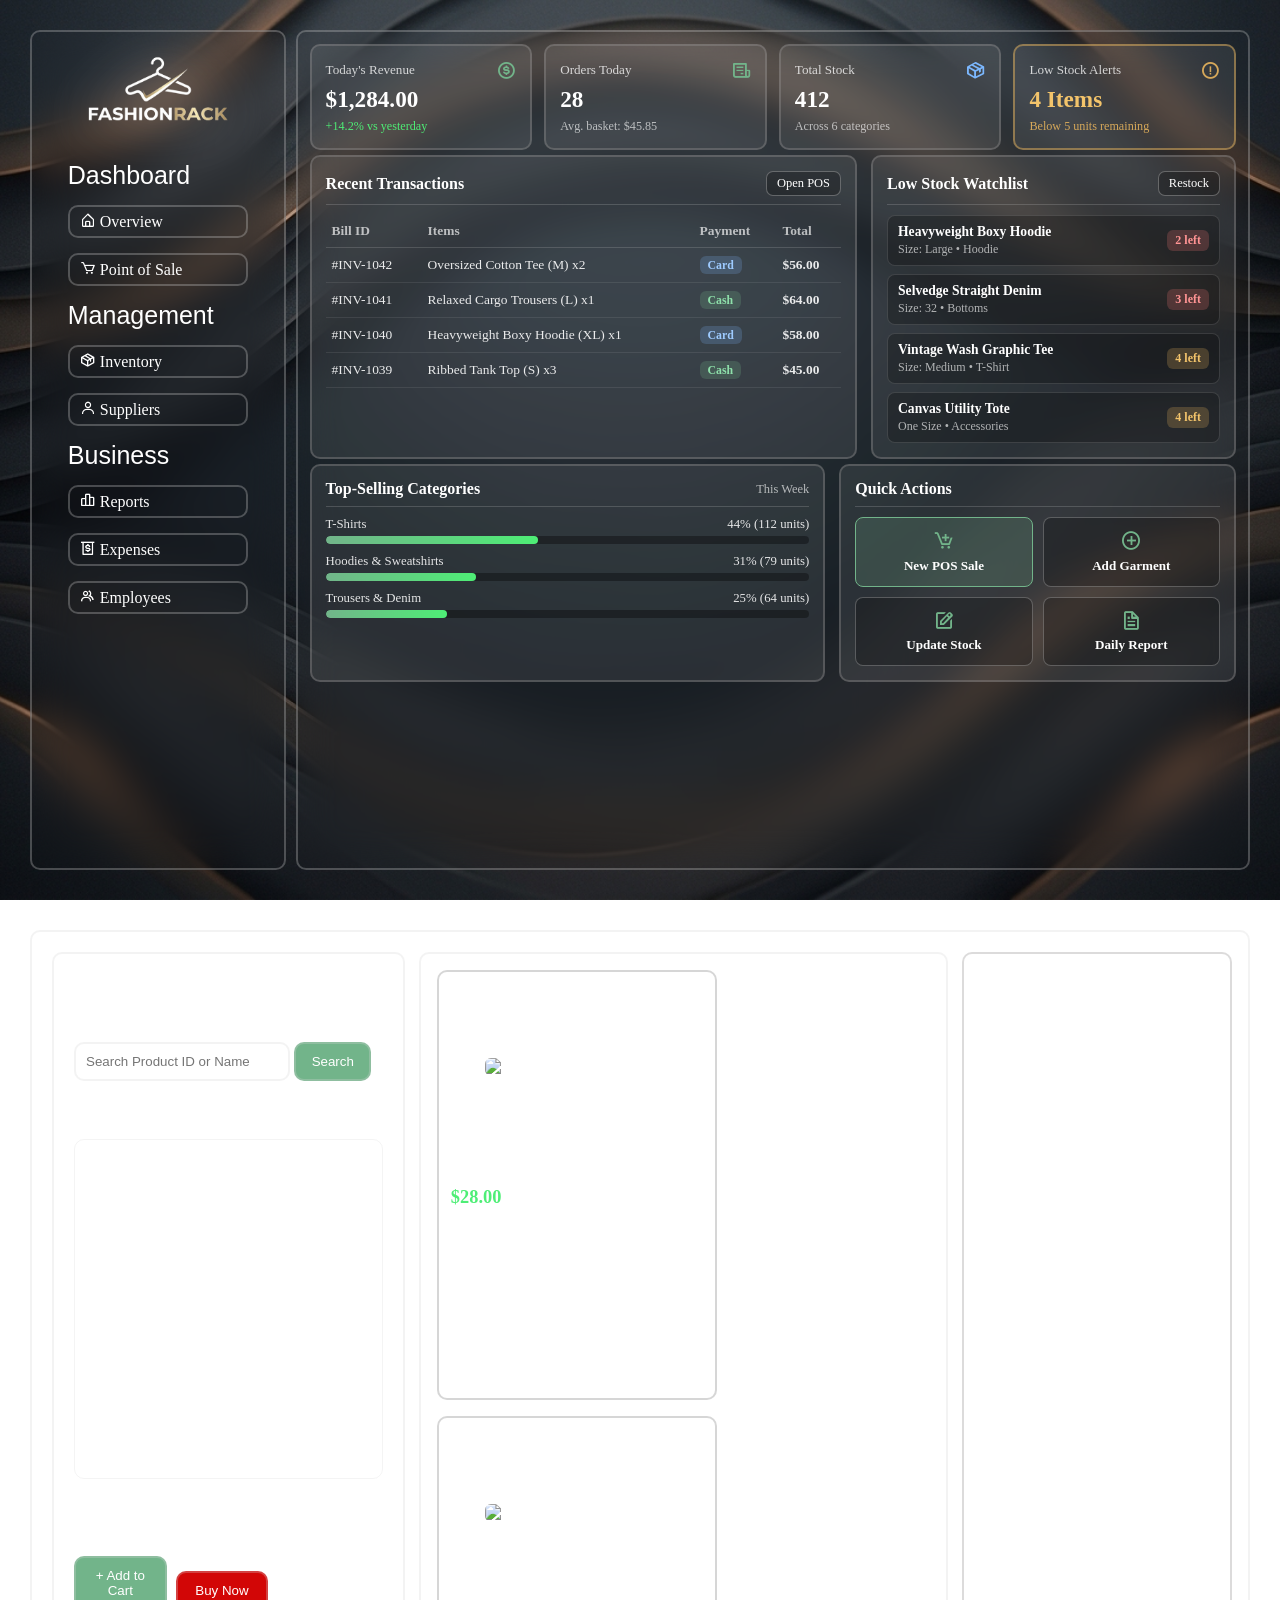
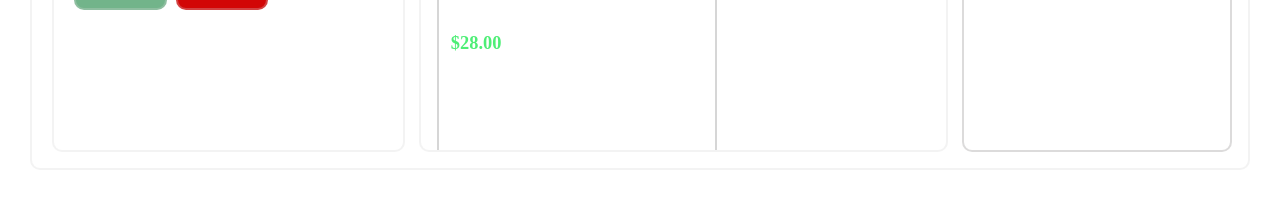
==== commit 31ec0186: "feat : update navigation links to reports page and enhance reports layout with new structure and sty" ====
--- a/index.html
+++ b/index.html
@@ -30,7 +30,7 @@
                         <li><a href="supplier.html"><i class='bx bx-user'></i> Suppliers</a></li>
 
                         <li><span class="heading">Business</span></li>
-                        <li><a href=""><i class='bx bx-bar-chart-alt-2'></i> Reports</a></li>
+                        <li><a href="reports.html"><i class='bx bx-bar-chart-alt-2'></i> Reports</a></li>
                         <li><a href=""><i class='bx bx-money-withdraw'></i> Expenses</a></li>
                         <li><a href=""><i class='bx bx-group'></i> Employees</a></li>
 
--- a/css/style.css
+++ b/css/style.css
@@ -673,4 +673,30 @@
     .overview-bottom-grid {
         grid-template-columns: 1fr;
     }
+}
+
+.supplier-right-container{
+    display: grid;
+    grid-template-rows: 1fr;
+    grid-template-columns: 50% 48%; /* searching: 30%, addcart: 48%, bill: 20% */
+    column-gap: 14px;
+    width: 100%;
+    height: calc(100vh - 60px); /* fixed height so percentage rows work reliably */
+    padding: 20px;
+    border: 2px solid rgba(215, 214, 214, 0.292);
+    border-radius: 10px;
+    backdrop-filter: blur(20px);
+    color: white;
+}
+
+.crud-supplier{
+    width: 100%;
+    border: 2px solid rgba(155, 153, 153, 0.35);
+    border-radius: 10px;
+}
+
+.supplier-container{
+    width: 100%; 
+    border: 2px solid rgba(155, 153, 153, 0.35);
+    border-radius: 10px;
 }
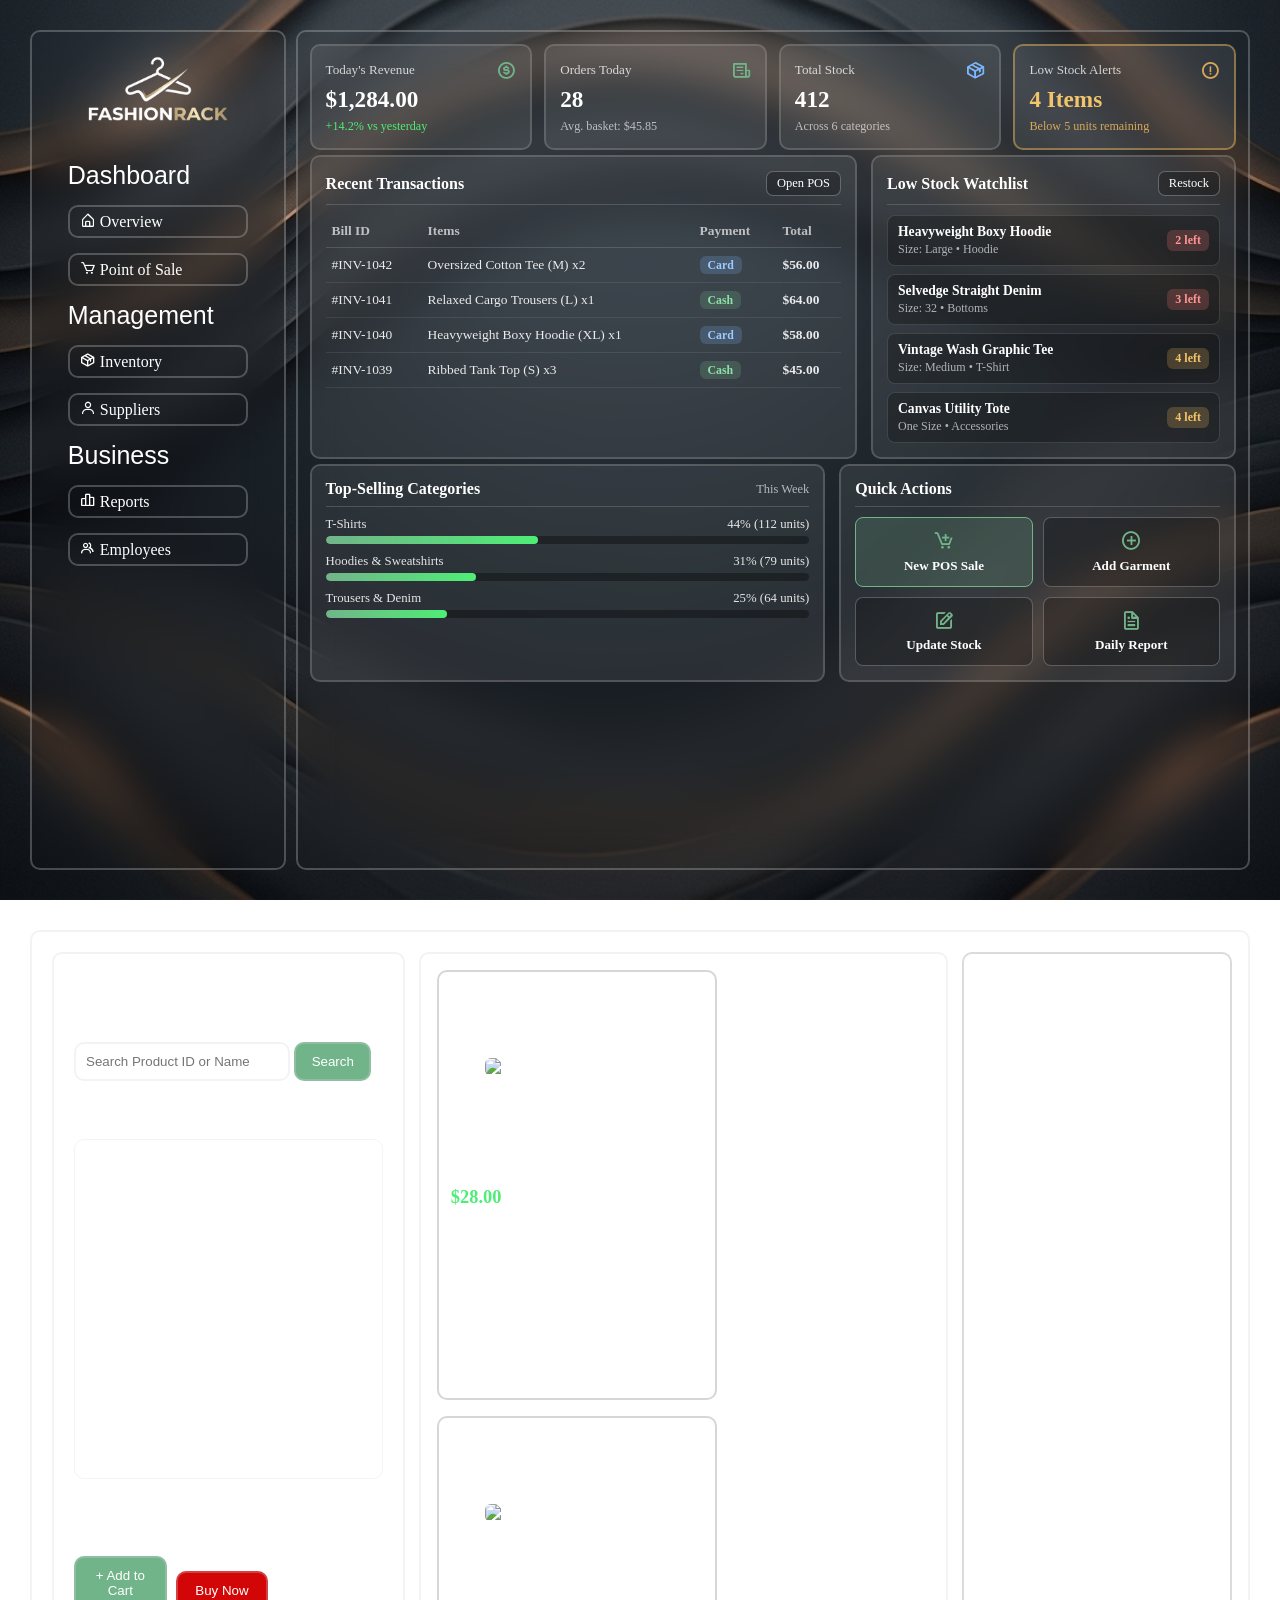
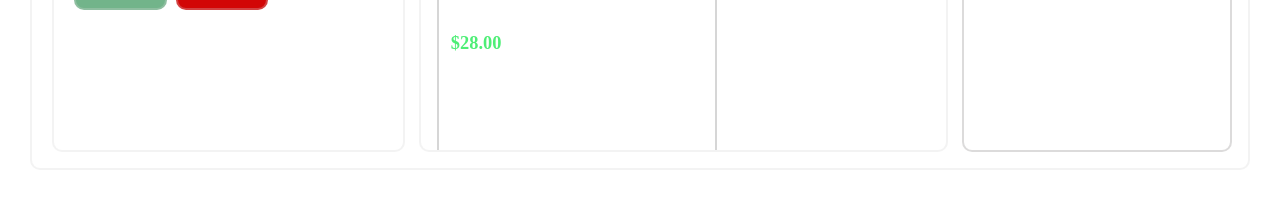
==== commit 382ded6c: "feat : remove expenses link from navigation in multiple pages" ====
--- a/index.html
+++ b/index.html
@@ -31,7 +31,6 @@
 
                         <li><span class="heading">Business</span></li>
                         <li><a href="reports.html"><i class='bx bx-bar-chart-alt-2'></i> Reports</a></li>
-                        <li><a href=""><i class='bx bx-money-withdraw'></i> Expenses</a></li>
                         <li><a href=""><i class='bx bx-group'></i> Employees</a></li>
 
                     </ul>
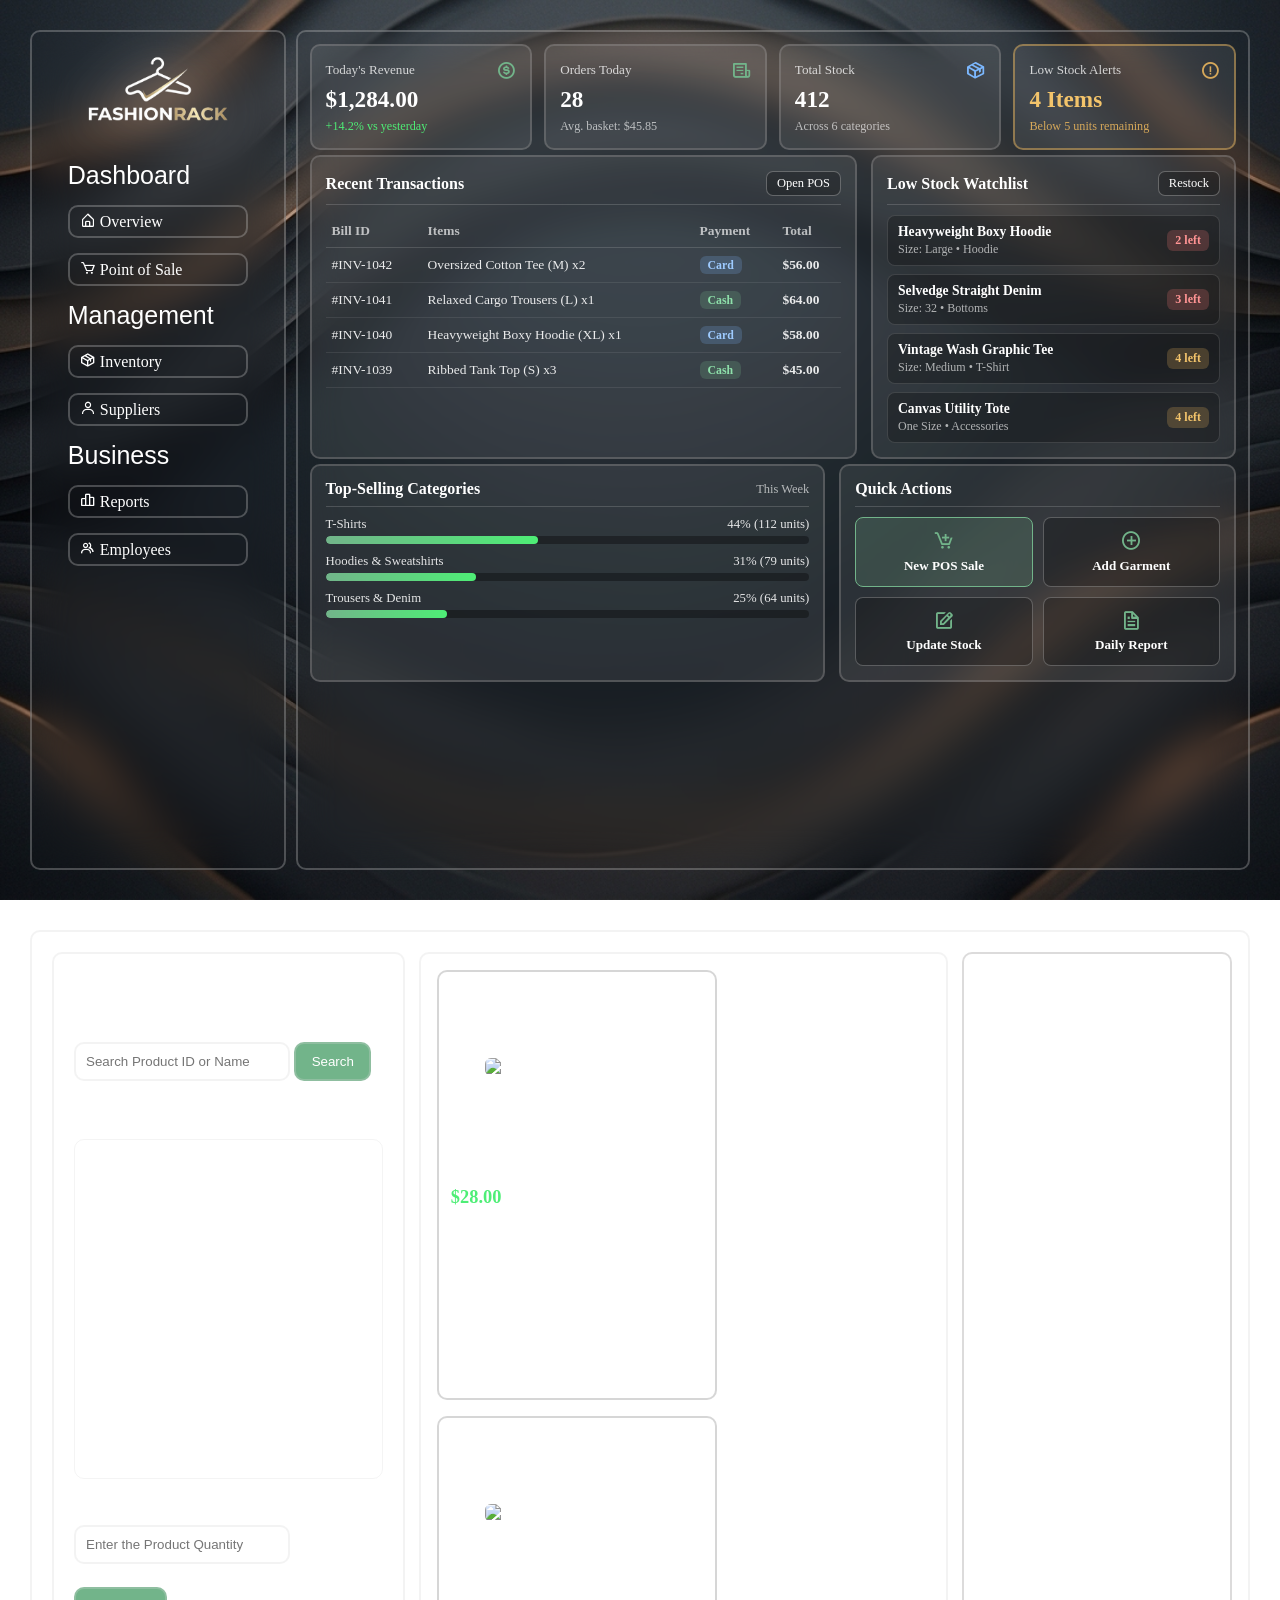
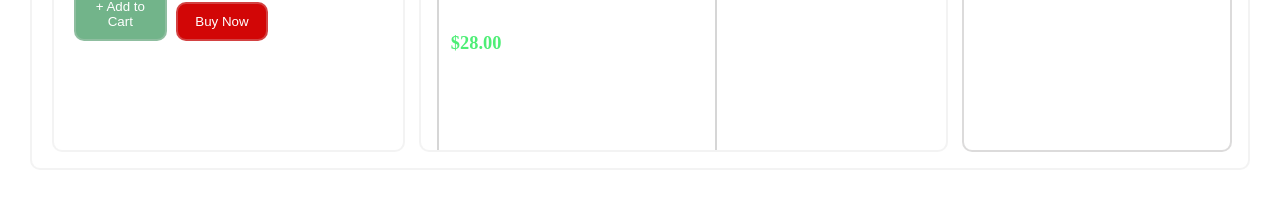
==== commit f2689318: "feat : add input field for product quantity in cart section" ====
--- a/index.html
+++ b/index.html
@@ -259,6 +259,8 @@
                 </div>
 
                 <div class="btn-container">
+                    <input type="text" class="search-input" placeholder="Enter the Product Quantity" id="product-cart-qty">
+                    <br><br>
                     <button class="btn-add-cart">+ Add to Cart</button>
                     <button class="btn-buy-now">Buy Now</button>
 
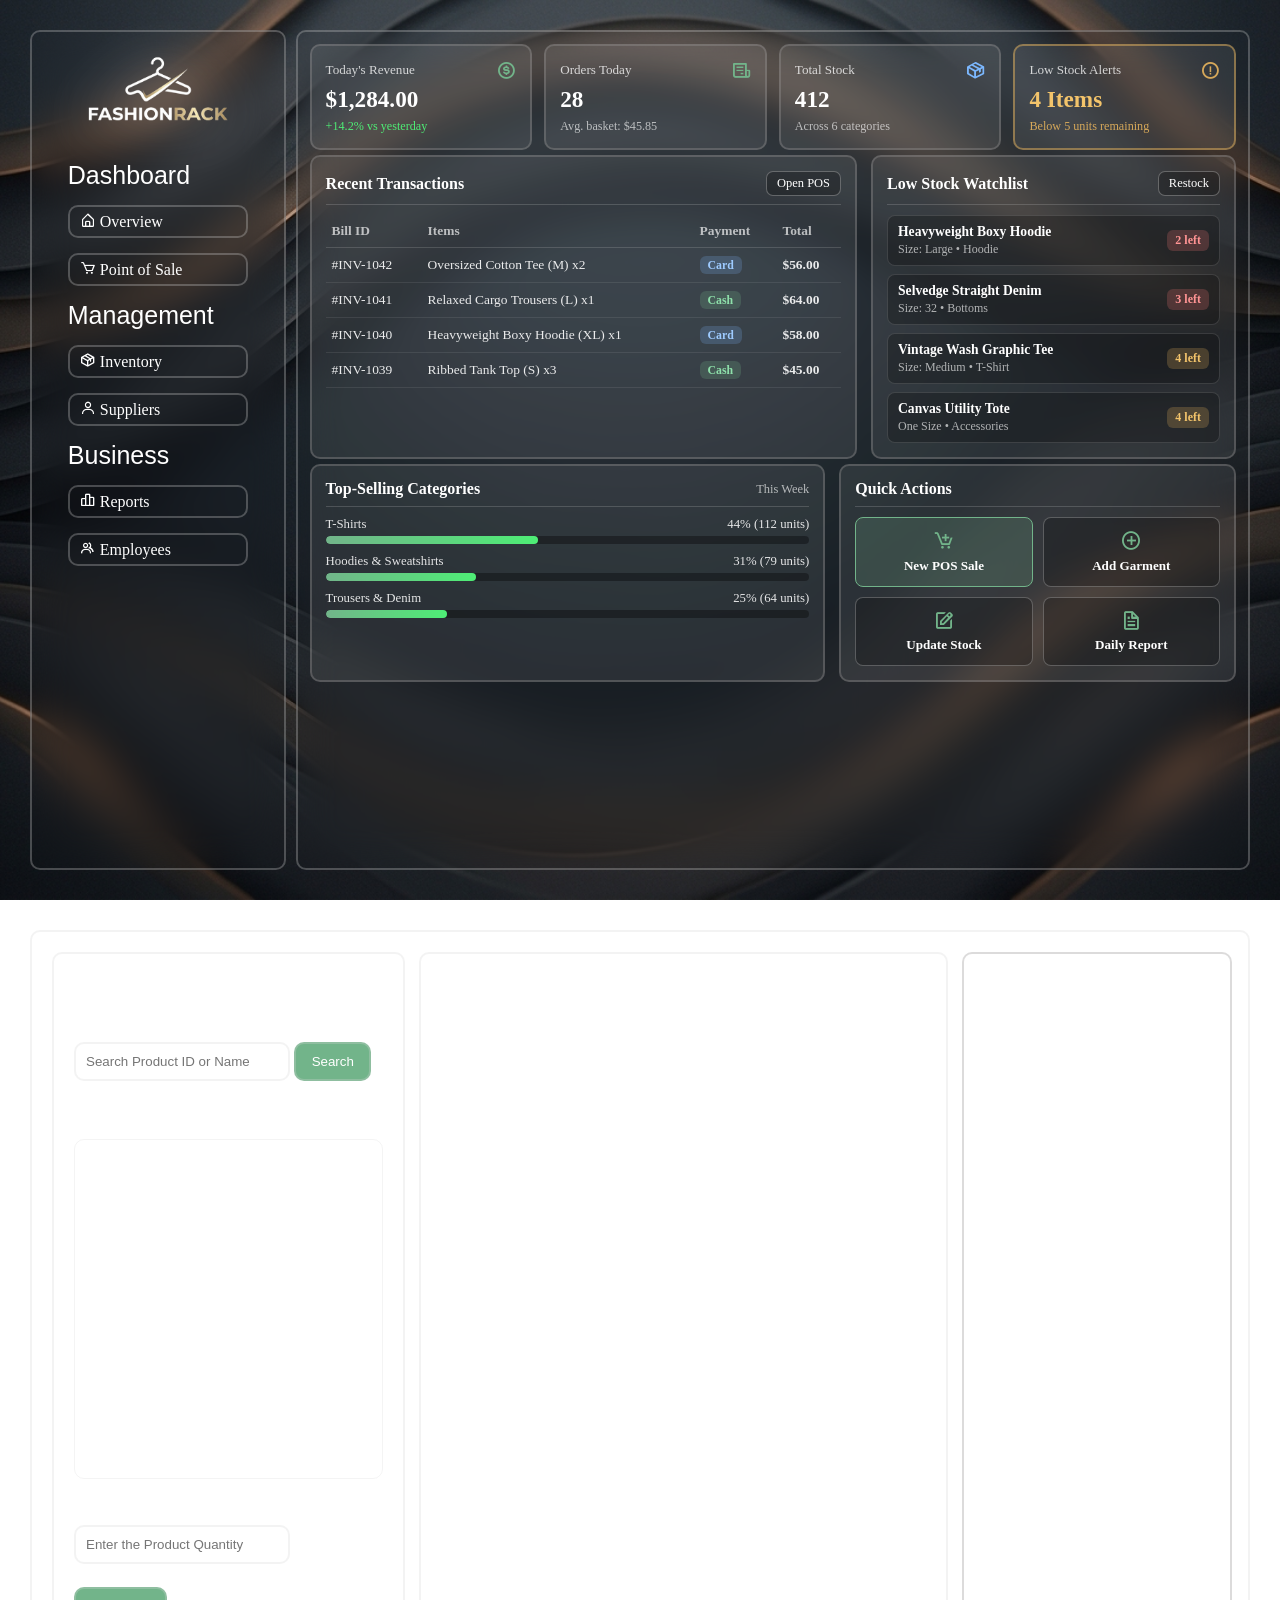
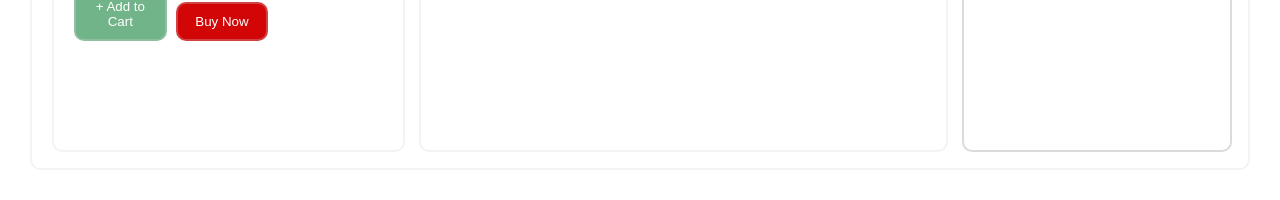
==== commit af475a5a: "feat: enhance product management with local storage, search functionality, and cart integration" ====
--- a/index.html
+++ b/index.html
@@ -249,7 +249,7 @@
                     <div>
                         <label for="">Product ID or Name : </label>
                         <br>
-                        <input type="text" class="search-input" placeholder="Search Product ID or Name">
+                        <input type="text" class="search-input" placeholder="Search Product ID or Name" id="searchtxt">
                         <input type="submit" value="Search" class="search-btn">
                     </div>
                 </div>
@@ -259,84 +259,17 @@
                 </div>
 
                 <div class="btn-container">
-                    <input type="text" class="search-input" placeholder="Enter the Product Quantity" id="product-cart-qty">
+                    <input type="text" class="search-input" placeholder="Enter the Product Quantity"
+                        id="product-cart-qty">
                     <br><br>
-                    <button class="btn-add-cart">+ Add to Cart</button>
-                    <button class="btn-buy-now">Buy Now</button>
+                    <button class="btn-add-cart" onclick="addToCart()">+ Add to Cart</button>
+                    <button class="btn-buy-now" onclick="buyNow()">Buy Now</button>
 
                 </div>
 
             </div>
 
             <div class="addcart-container">
-
-                <div class="product-container">
-                    <div class="product-img-container">
-                        <img src="https://media.cos.com/assets/001/17/55/17559d0d864a1a24ce309233b7577774d604ae5c_xxl-1.jpg?imwidth=2160"
-                            alt="Premium Adult Dog Food" class="product-img">
-                    </div>
-                    <div class="product-detail-container">
-                        <h3 class="product-title">Oversized Heavyweight Cotton Tee</h3>
-                        <p class="product-price">$28.00</p>
-                        <p class="product-desc">Relaxed-fit crewneck t-shirt crafted from 240gsm combed organic cotton
-                            with
-                            dropped shoulders and a ribbed collar for everyday wear.</p>
-                        <span class="product-qty">product Size : Medium</span>
-                        <span class="product-qty">Qty: 45 in stock</span>
-                        <span class="product-qty">product type : T-Shirt</span>
-                    </div>
-                </div>
-
-                <div class="product-container">
-                    <div class="product-img-container">
-                        <img src="https://media.cos.com/assets/001/17/55/17559d0d864a1a24ce309233b7577774d604ae5c_xxl-1.jpg?imwidth=2160"
-                            alt="Premium Adult Dog Food" class="product-img">
-                    </div>
-                    <div class="product-detail-container">
-                        <h3 class="product-title">Oversized Heavyweight Cotton Tee</h3>
-                        <p class="product-price">$28.00</p>
-                        <p class="product-desc">Relaxed-fit crewneck t-shirt crafted from 240gsm combed organic cotton
-                            with
-                            dropped shoulde</p>
-                        <span class="product-qty">product Size : Medium</span>
-                        <span class="product-qty">Qty: 45 in stock</span>
-                        <span class="product-qty">product type : T-Shirt</span>
-                    </div>
-                </div>
-
-                <div class="product-container">
-                    <div class="product-img-container">
-                        <img src="https://media.cos.com/assets/001/17/55/17559d0d864a1a24ce309233b7577774d604ae5c_xxl-1.jpg?imwidth=2160"
-                            alt="Premium Adult Dog Food" class="product-img">
-                    </div>
-                    <div class="product-detail-container">
-                        <h3 class="product-title">Oversized Heavyweight Cotton Tee</h3>
-                        <p class="product-price">$28.00</p>
-                        <p class="product-desc">Relaxed-fit crewneck t-shirt crafted from 240gsm combed organic cotton
-                            with
-                            dropped shoulde</p>
-                        <span class="product-qty">product Size : Medium</span>
-                        <span class="product-qty">Qty: 45 in stock</span>
-                        <span class="product-qty">product type : T-Shirt</span>
-                    </div>
-                </div>
-
-                <div class="product-container">
-                    <div class="product-img-container">
-                        <img src="https://media.cos.com/assets/001/17/55/17559d0d864a1a24ce309233b7577774d604ae5c_xxl-1.jpg?imwidth=2160"
-                            alt="Premium Adult Dog Food" class="product-img">
-                    </div>
-                    <div class="product-detail-container">
-                        <h3 class="product-title">Oversized Heavyweight Cotton Tee</h3>
-                        <p class="product-price">$28.00</p>
-                        <p class="product-desc">Relaxed-fit crewneck t-shirt crafted from 240gsm combed organic cotton
-                            with
-                            dropped shoulde</p>
-                        <span class="product-qty">product Size : Medium</span>
-                        <span class="product-qty">Qty: 45 in stock</span>
-                        <span class="product-qty">product type : T-Shirt</span>
-                    </div>
-                </div>
 
 
             </div>
@@ -348,6 +281,7 @@
         </div>
     </section>
 
+    <script src="js/app.js"></script>
 </body>
 
 </html>
--- a/css/style.css
+++ b/css/style.css
@@ -699,4 +699,99 @@
     width: 100%; 
     border: 2px solid rgba(155, 153, 153, 0.35);
     border-radius: 10px;
+}
+
+
+.temp-card {
+    display: flex;
+    align-items: center;
+    gap: 10px;
+    padding: 8px;
+    border-radius: 8px;
+    border: 1px solid rgba(215, 214, 214, 0.3);
+    background: rgba(255, 255, 255, 0.08);
+    color: #fff;
+}
+
+.temp-img {
+    width: 56px;
+    height: 56px;
+    object-fit: cover;
+    border-radius: 6px;
+}
+
+.temp-info {
+    display: flex;
+    flex-direction: column;
+    gap: 2px;
+    font-size: 0.8rem;
+}
+
+.temp-info h4 {
+    margin: 0;
+    font-size: 0.9rem;
+}
+
+.temp-empty,
+.cart-empty {
+    color: rgba(255, 255, 255, 0.7);
+    font-size: 0.88rem;
+    margin: 8px;
+}
+
+.bill-receipt {
+    padding: 14px;
+    border-radius: 10px;
+    border: 1px solid rgba(215, 214, 214, 0.35);
+    background: rgba(0, 0, 0, 0.35);
+    color: #fff;
+}
+
+.bill-header {
+    display: flex;
+    flex-direction: column;
+    gap: 2px;
+    border-bottom: 1px solid rgba(215, 214, 214, 0.2);
+    padding-bottom: 8px;
+}
+
+.bill-header h3 {
+    margin: 0;
+    color: #72B48A;
+}
+
+.bill-table {
+    width: 100%;
+    border-collapse: collapse;
+    margin: 10px 0;
+    font-size: 0.82rem;
+}
+
+.bill-table th,
+.bill-table td {
+    padding: 6px 4px;
+    border-bottom: 1px solid rgba(215, 214, 214, 0.14);
+    text-align: left;
+}
+
+.bill-total-row {
+    display: flex;
+    justify-content: space-between;
+    font-size: 1rem;
+    margin: 10px 0;
+}
+
+.bill-grand-total {
+    color: #4eee76;
+}
+
+.btn-download-pdf {
+    width: 100%;
+    padding: 8px 12px;
+    border: none;
+    border-radius: 8px;
+    background-color: #72B48A;
+    color: #0f1712;
+    font-weight: 600;
+    cursor: pointer;
 }
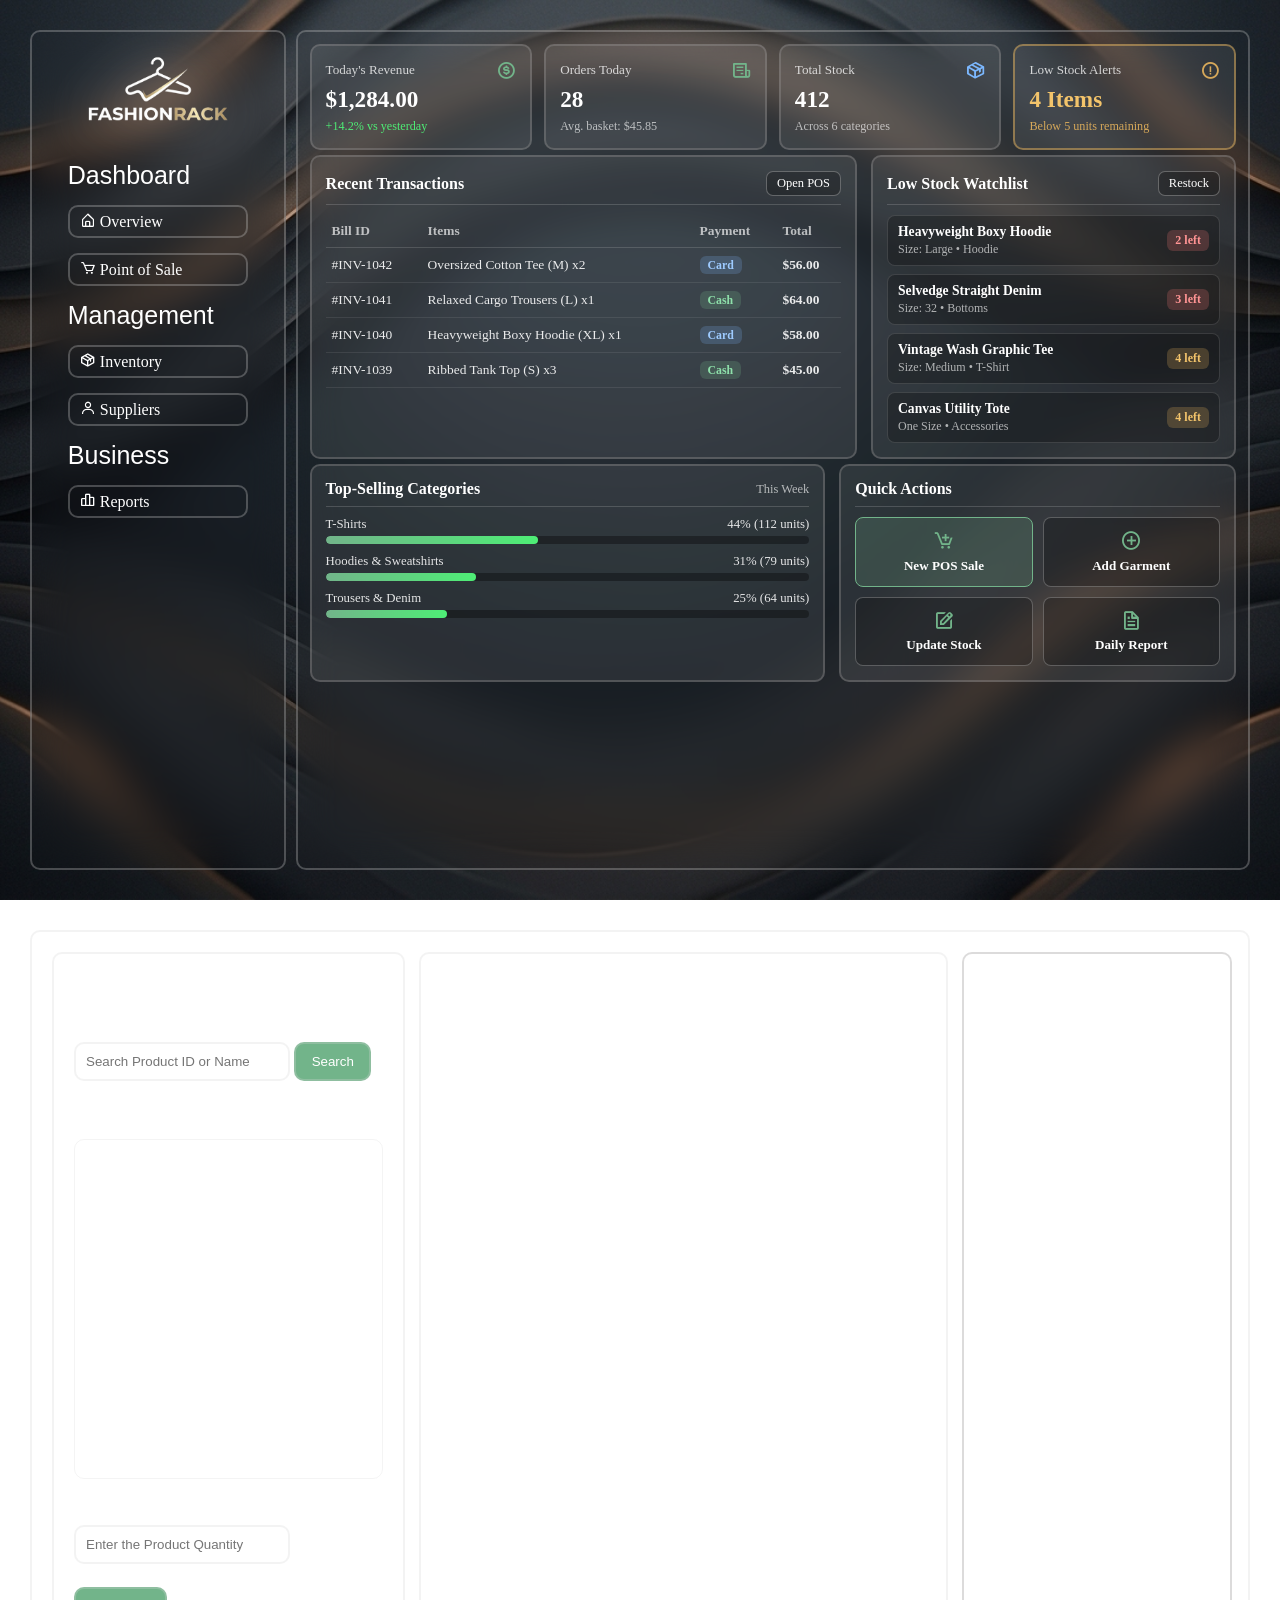
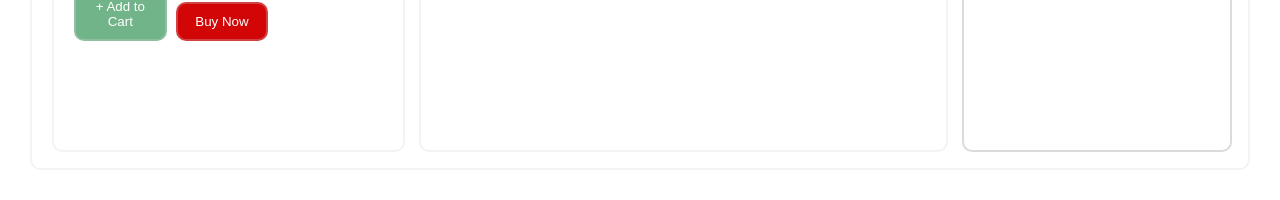
==== commit 8b331fc8: "feat: implement reports page styling and functionality, including KPI metrics and sales history mana" ====
--- a/index.html
+++ b/index.html
@@ -31,7 +31,6 @@
 
                         <li><span class="heading">Business</span></li>
                         <li><a href="reports.html"><i class='bx bx-bar-chart-alt-2'></i> Reports</a></li>
-                        <li><a href=""><i class='bx bx-group'></i> Employees</a></li>
 
                     </ul>
                 </div>
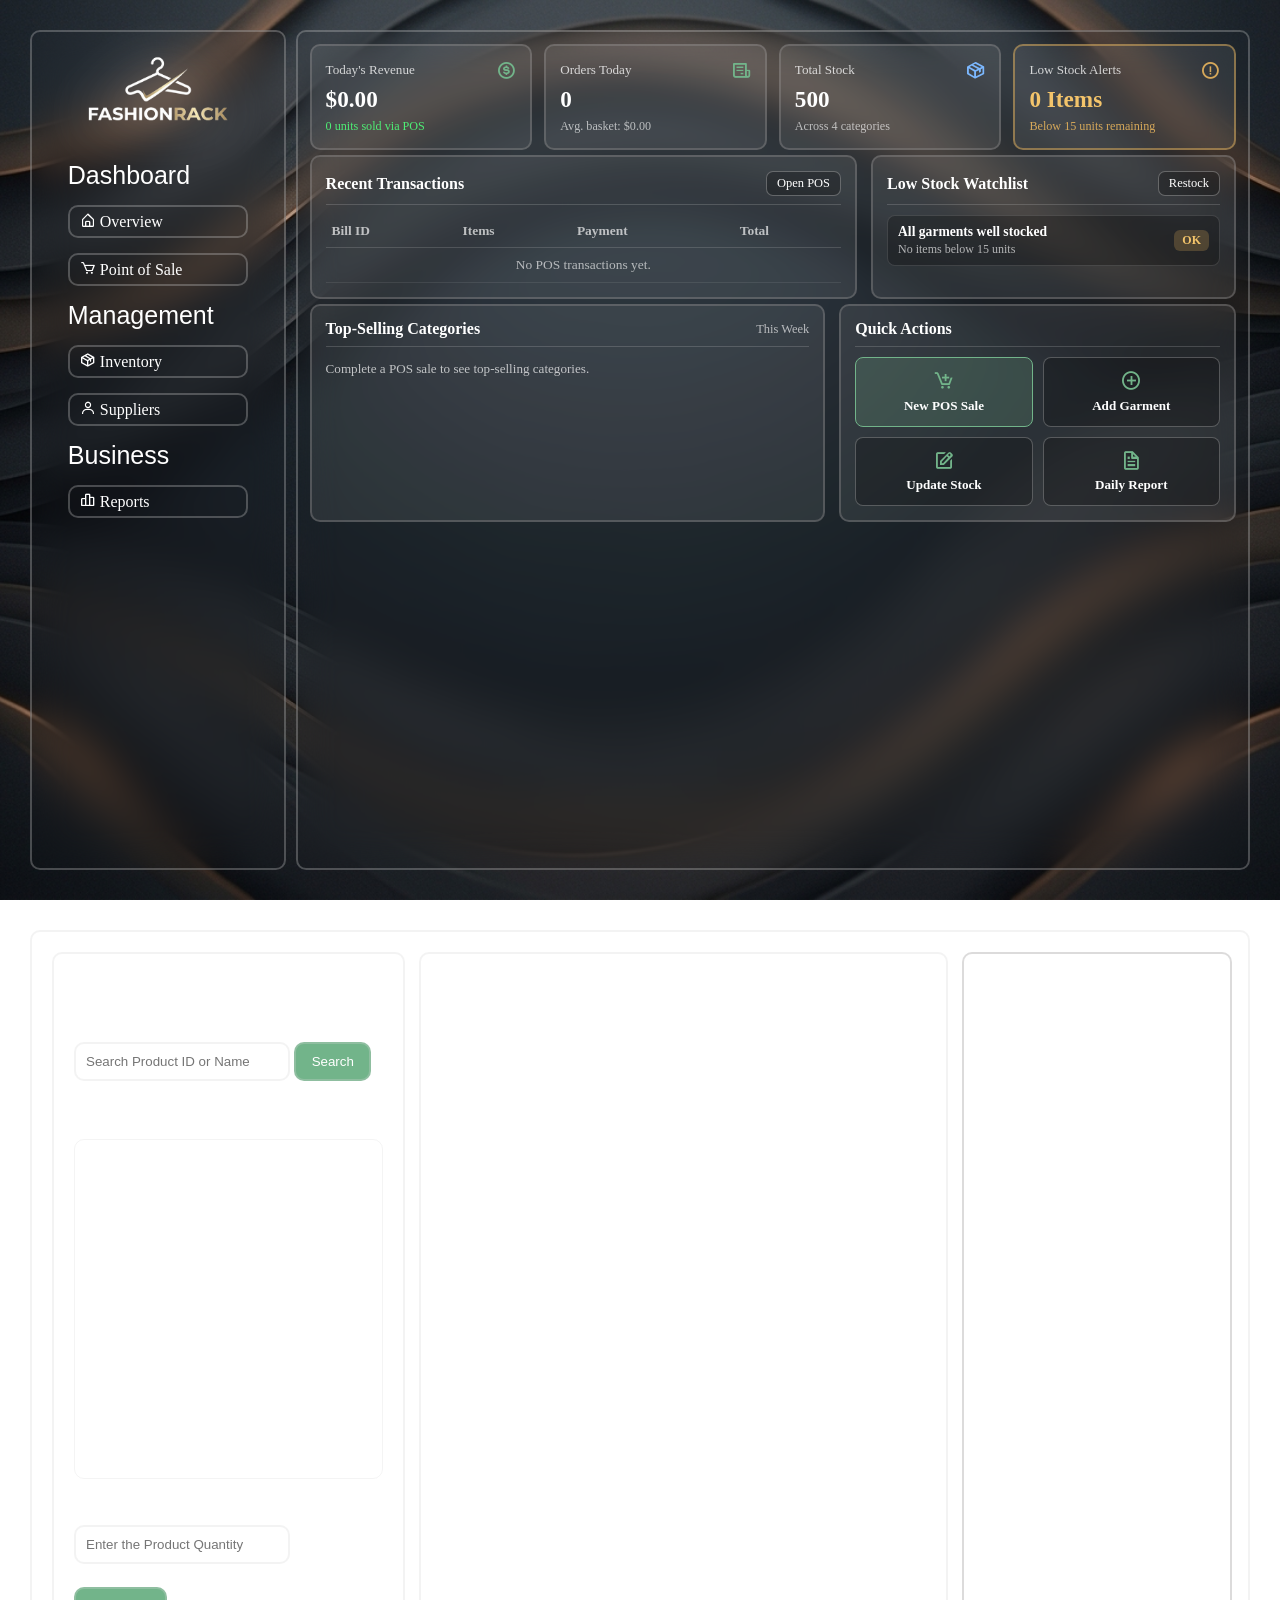
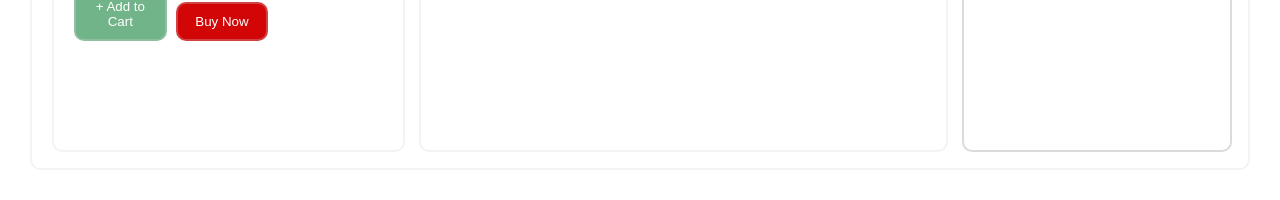
==== commit 853a6d27: "feat: synchronize dashboard views and enhance KPI rendering for sales and inventory" ====
--- a/index.html
+++ b/index.html
@@ -44,8 +44,8 @@
                             <span class="kpi-label">Today's Revenue</span>
                             <i class='bx bx-dollar-circle kpi-icon green'></i>
                         </div>
-                        <h2 class="kpi-value" id="kpi-revenue">$1,284.00</h2>
-                        <span class="kpi-trend positive">+14.2% vs yesterday</span>
+                        <h2 class="kpi-value" id="kpi-revenue">$0.00</h2>
+                        <span class="kpi-trend positive" id="kpi-revenue-sub">0 units sold via POS</span>
                     </div>
 
                     <div class="kpi-card">
@@ -53,8 +53,8 @@
                             <span class="kpi-label">Orders Today</span>
                             <i class='bx bx-receipt kpi-icon green'></i>
                         </div>
-                        <h2 class="kpi-value" id="kpi-orders">28</h2>
-                        <span class="kpi-trend neutral">Avg. basket: $45.85</span>
+                        <h2 class="kpi-value" id="kpi-orders">0</h2>
+                        <span class="kpi-trend neutral" id="kpi-orders-sub">Avg. basket: $0.00</span>
                     </div>
 
                     <div class="kpi-card">
@@ -62,8 +62,8 @@
                             <span class="kpi-label">Total Stock</span>
                             <i class='bx bx-package kpi-icon blue'></i>
                         </div>
-                        <h2 class="kpi-value" id="kpi-stock">412</h2>
-                        <span class="kpi-trend neutral">Across 6 categories</span>
+                        <h2 class="kpi-value" id="kpi-stock">0</h2>
+                        <span class="kpi-trend neutral" id="kpi-stock-sub">Across 0 categories</span>
                     </div>
 
                     <div class="kpi-card alert-border">
@@ -71,8 +71,8 @@
                             <span class="kpi-label">Low Stock Alerts</span>
                             <i class='bx bx-error-circle kpi-icon amber'></i>
                         </div>
-                        <h2 class="kpi-value warning-text" id="kpi-low-stock">4 Items</h2>
-                        <span class="kpi-trend warning">Below 5 units remaining</span>
+                        <h2 class="kpi-value warning-text" id="kpi-low-stock">0 Items</h2>
+                        <span class="kpi-trend warning" id="kpi-low-stock-sub">Below 15 units remaining</span>
                     </div>
                 </div>
 
@@ -81,7 +81,7 @@
                     <div class="glass-panel">
                         <div class="panel-header">
                             <h3 class="panel-title">Recent Transactions</h3>
-                            <a href="index.html#inventory-section" class="panel-link">Open POS</a>
+                            <a href="index.html#inventory-section" class="panel-link" id="open-pos-link">Open POS</a>
                         </div>
 
                         <div class="table-wrapper">
@@ -94,32 +94,7 @@
                                         <th>Total</th>
                                     </tr>
                                 </thead>
-                                <tbody id="recent-sales-body">
-                                    <tr>
-                                        <td>#INV-1042</td>
-                                        <td>Oversized Cotton Tee (M) x2</td>
-                                        <td><span class="badge badge-card">Card</span></td>
-                                        <td class="amount-cell">$56.00</td>
-                                    </tr>
-                                    <tr>
-                                        <td>#INV-1041</td>
-                                        <td>Relaxed Cargo Trousers (L) x1</td>
-                                        <td><span class="badge badge-cash">Cash</span></td>
-                                        <td class="amount-cell">$64.00</td>
-                                    </tr>
-                                    <tr>
-                                        <td>#INV-1040</td>
-                                        <td>Heavyweight Boxy Hoodie (XL) x1</td>
-                                        <td><span class="badge badge-card">Card</span></td>
-                                        <td class="amount-cell">$58.00</td>
-                                    </tr>
-                                    <tr>
-                                        <td>#INV-1039</td>
-                                        <td>Ribbed Tank Top (S) x3</td>
-                                        <td><span class="badge badge-cash">Cash</span></td>
-                                        <td class="amount-cell">$45.00</td>
-                                    </tr>
-                                </tbody>
+                                <tbody id="recent-sales-body"></tbody>
                             </table>
                         </div>
                     </div>
@@ -127,42 +102,10 @@
                     <div class="glass-panel">
                         <div class="panel-header">
                             <h3 class="panel-title">Low Stock Watchlist</h3>
-                            <a href="inventory.html" class="panel-link">Restock</a>
+                            <a href="inventory.html" class="panel-link" id="restock-link">Restock</a>
                         </div>
 
-                        <div class="watchlist-container" id="low-stock-list">
-                            <div class="watch-item">
-                                <div class="watch-info">
-                                    <span class="watch-name">Heavyweight Boxy Hoodie</span>
-                                    <span class="watch-meta">Size: Large • Hoodie</span>
-                                </div>
-                                <span class="stock-pill critical">2 left</span>
-                            </div>
-
-                            <div class="watch-item">
-                                <div class="watch-info">
-                                    <span class="watch-name">Selvedge Straight Denim</span>
-                                    <span class="watch-meta">Size: 32 • Bottoms</span>
-                                </div>
-                                <span class="stock-pill critical">3 left</span>
-                            </div>
-
-                            <div class="watch-item">
-                                <div class="watch-info">
-                                    <span class="watch-name">Vintage Wash Graphic Tee</span>
-                                    <span class="watch-meta">Size: Medium • T-Shirt</span>
-                                </div>
-                                <span class="stock-pill low">4 left</span>
-                            </div>
-
-                            <div class="watch-item">
-                                <div class="watch-info">
-                                    <span class="watch-name">Canvas Utility Tote</span>
-                                    <span class="watch-meta">One Size • Accessories</span>
-                                </div>
-                                <span class="stock-pill low">4 left</span>
-                            </div>
-                        </div>
+                        <div class="watchlist-container" id="low-stock-list"></div>
                     </div>
                 </div>
 
@@ -171,40 +114,10 @@
                     <div class="glass-panel">
                         <div class="panel-header">
                             <h3 class="panel-title">Top-Selling Categories</h3>
-                            <span class="panel-sub">This Week</span>
+                            <span class="panel-sub" id="top-categories-sub">This Week</span>
                         </div>
 
-                        <div class="category-bars">
-                            <div class="cat-row">
-                                <div class="cat-labels">
-                                    <span>T-Shirts</span>
-                                    <span>44% (112 units)</span>
-                                </div>
-                                <div class="progress-track">
-                                    <div class="progress-fill" style="width: 44%;"></div>
-                                </div>
-                            </div>
-
-                            <div class="cat-row">
-                                <div class="cat-labels">
-                                    <span>Hoodies &amp; Sweatshirts</span>
-                                    <span>31% (79 units)</span>
-                                </div>
-                                <div class="progress-track">
-                                    <div class="progress-fill" style="width: 31%;"></div>
-                                </div>
-                            </div>
-
-                            <div class="cat-row">
-                                <div class="cat-labels">
-                                    <span>Trousers &amp; Denim</span>
-                                    <span>25% (64 units)</span>
-                                </div>
-                                <div class="progress-track">
-                                    <div class="progress-fill" style="width: 25%;"></div>
-                                </div>
-                            </div>
-                        </div>
+                        <div class="category-bars" id="top-categories-bars"></div>
                     </div>
 
                     <div class="glass-panel quick-actions-panel">
@@ -212,23 +125,23 @@
                             <h3 class="panel-title">Quick Actions</h3>
                         </div>
 
-                        <div class="quick-actions-grid">
-                            <a href="index.html#inventory-section" class="action-tile primary-tile">
+                        <div class="quick-actions-grid" id="quick-actions-grid">
+                            <a href="index.html#inventory-section" class="action-tile primary-tile" id="qa-new-sale">
                                 <i class='bx bx-cart-add'></i>
                                 <span>New POS Sale</span>
                             </a>
 
-                            <a href="inventory.html" class="action-tile">
+                            <a href="inventory.html" class="action-tile" id="qa-add-garment">
                                 <i class='bx bx-plus-circle'></i>
                                 <span>Add Garment</span>
                             </a>
 
-                            <a href="inventory.html" class="action-tile">
+                            <a href="inventory.html" class="action-tile" id="qa-update-stock">
                                 <i class='bx bx-edit'></i>
                                 <span>Update Stock</span>
                             </a>
 
-                            <a href="#" class="action-tile">
+                            <a href="reports.html" class="action-tile" id="qa-daily-report">
                                 <i class='bx bx-file'></i>
                                 <span>Daily Report</span>
                             </a>
